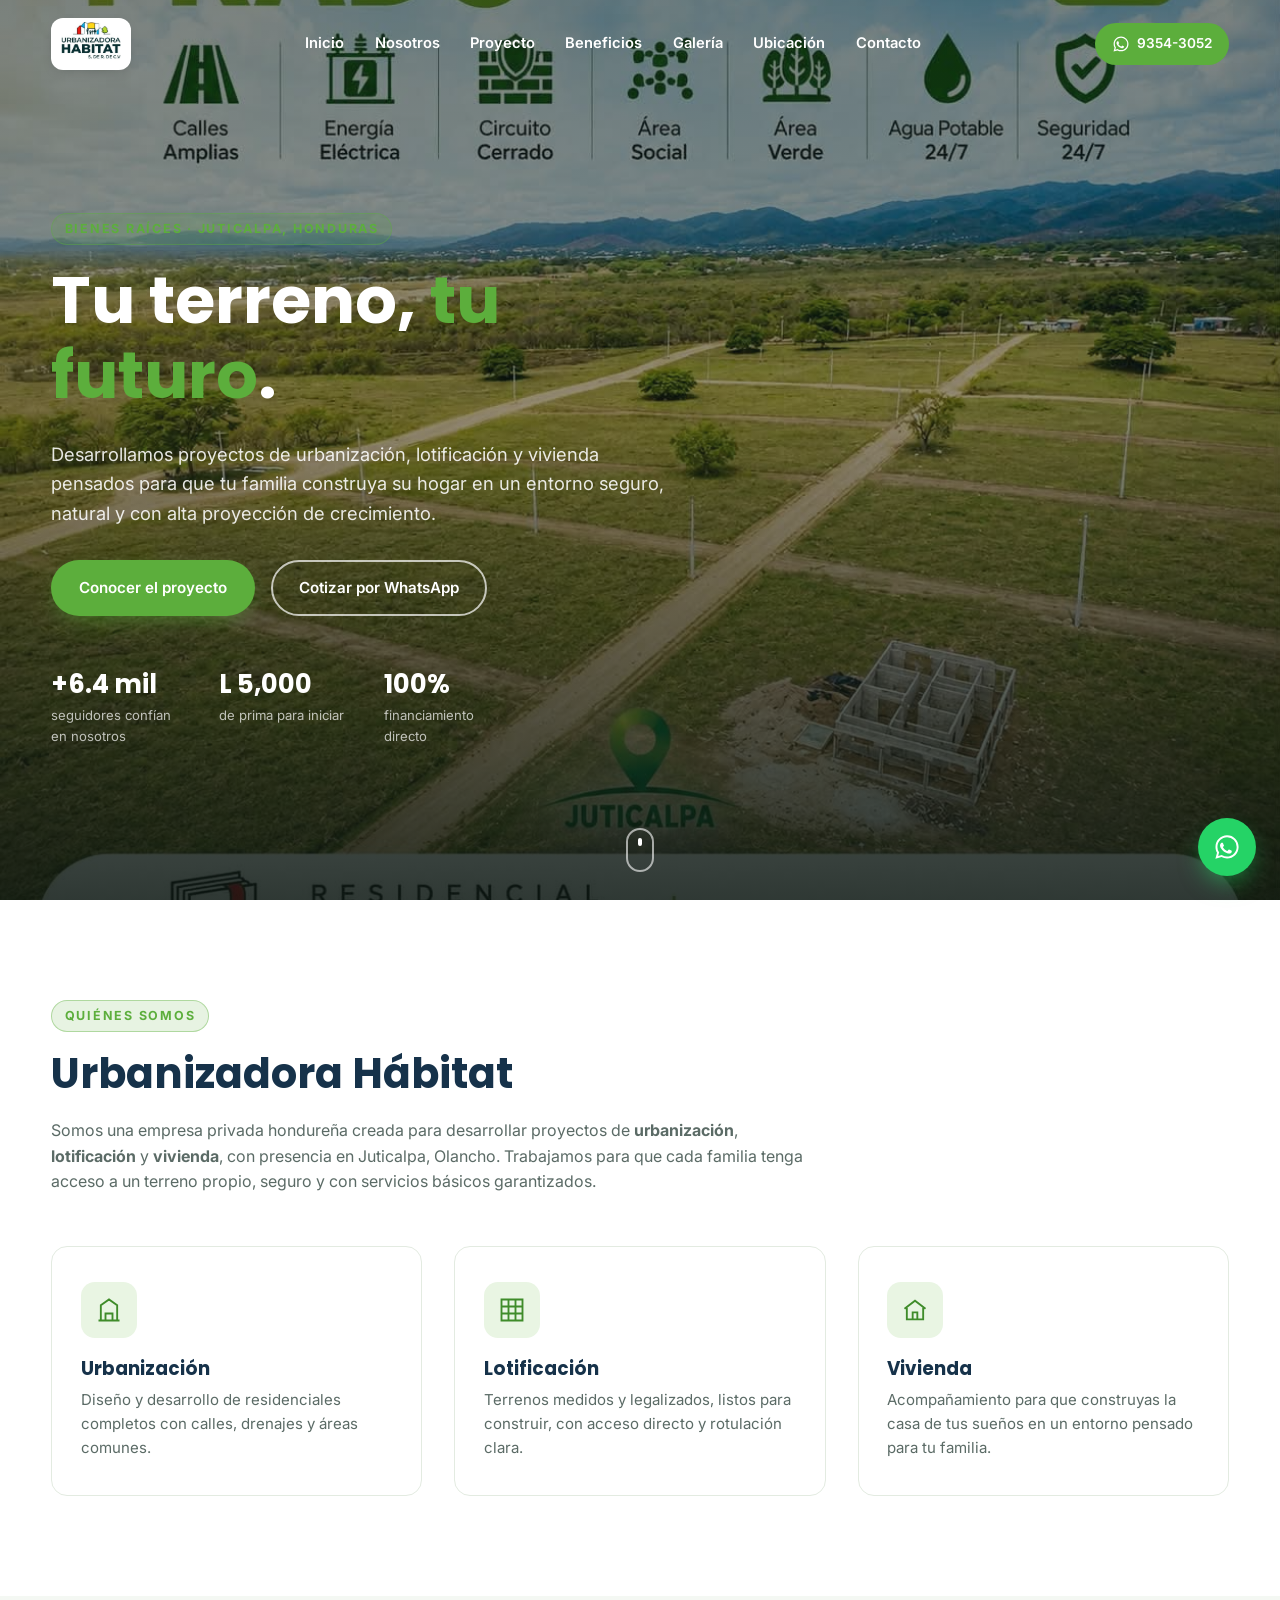
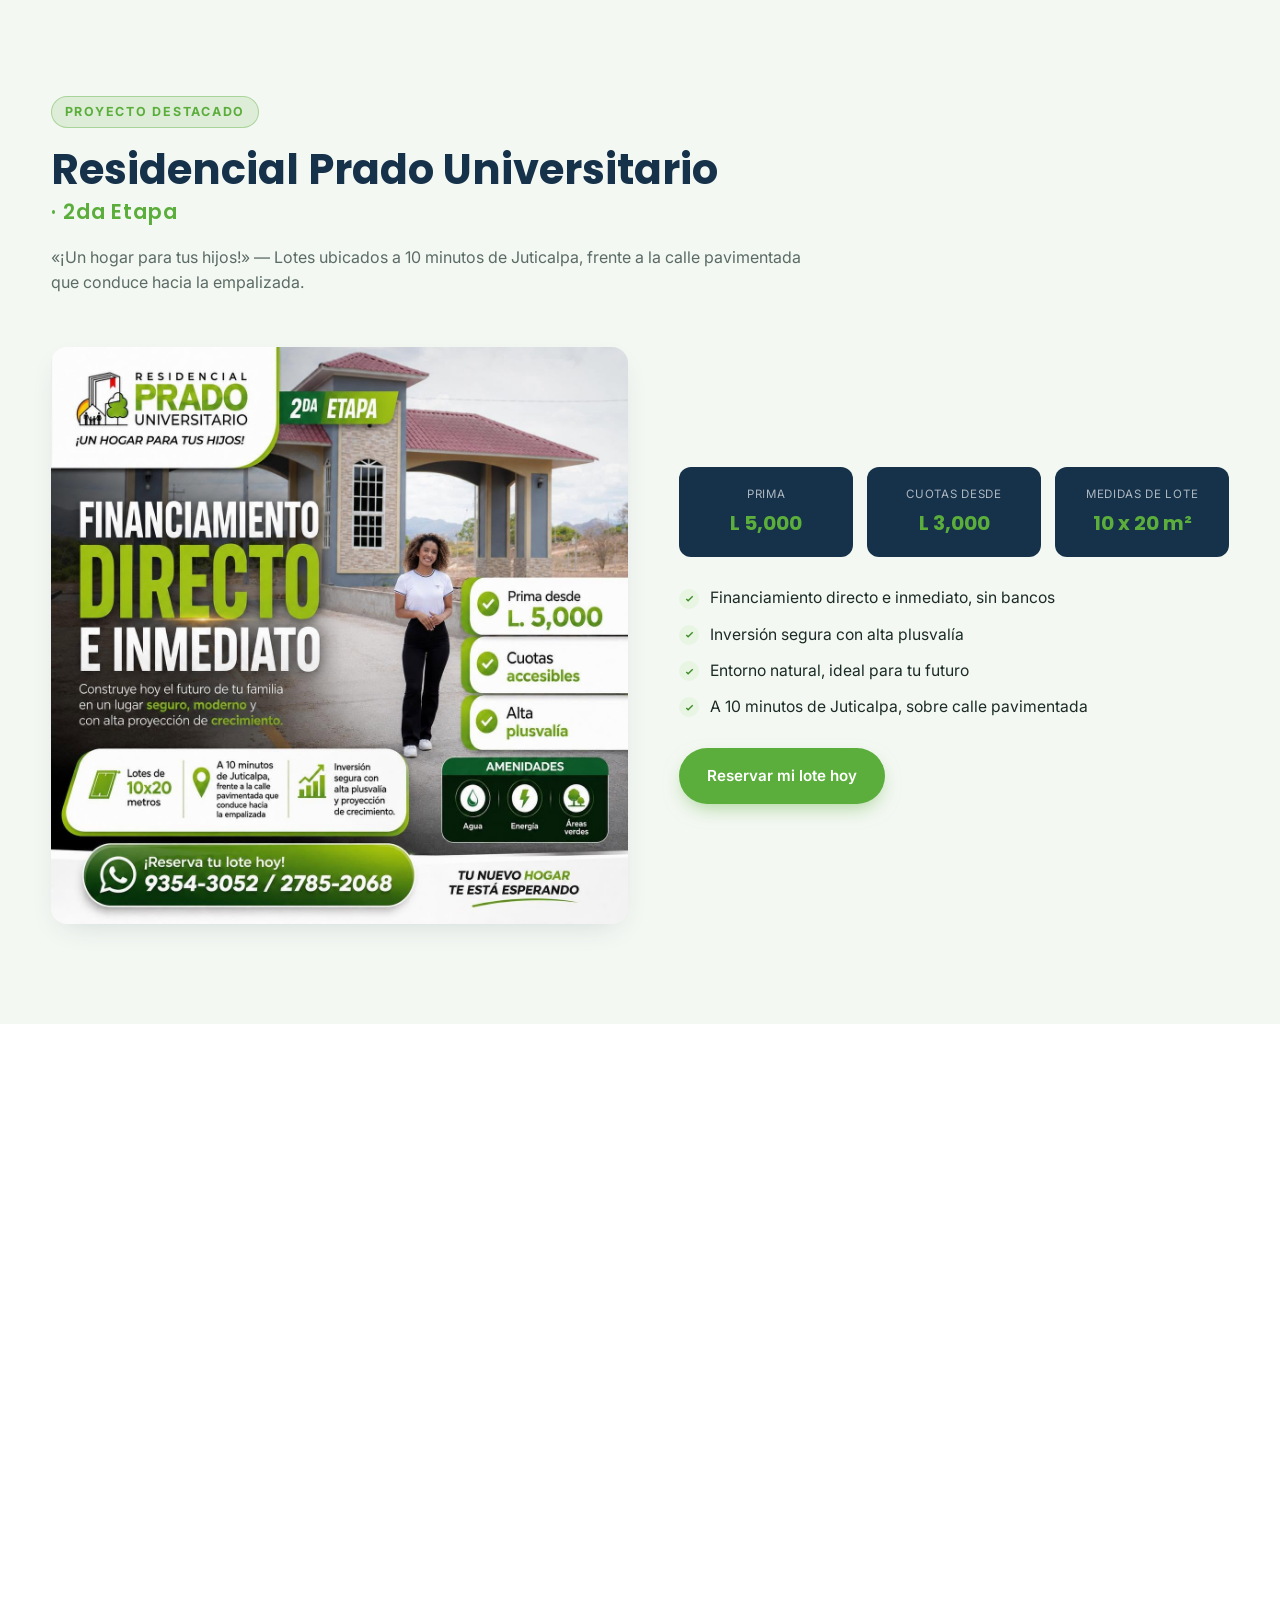
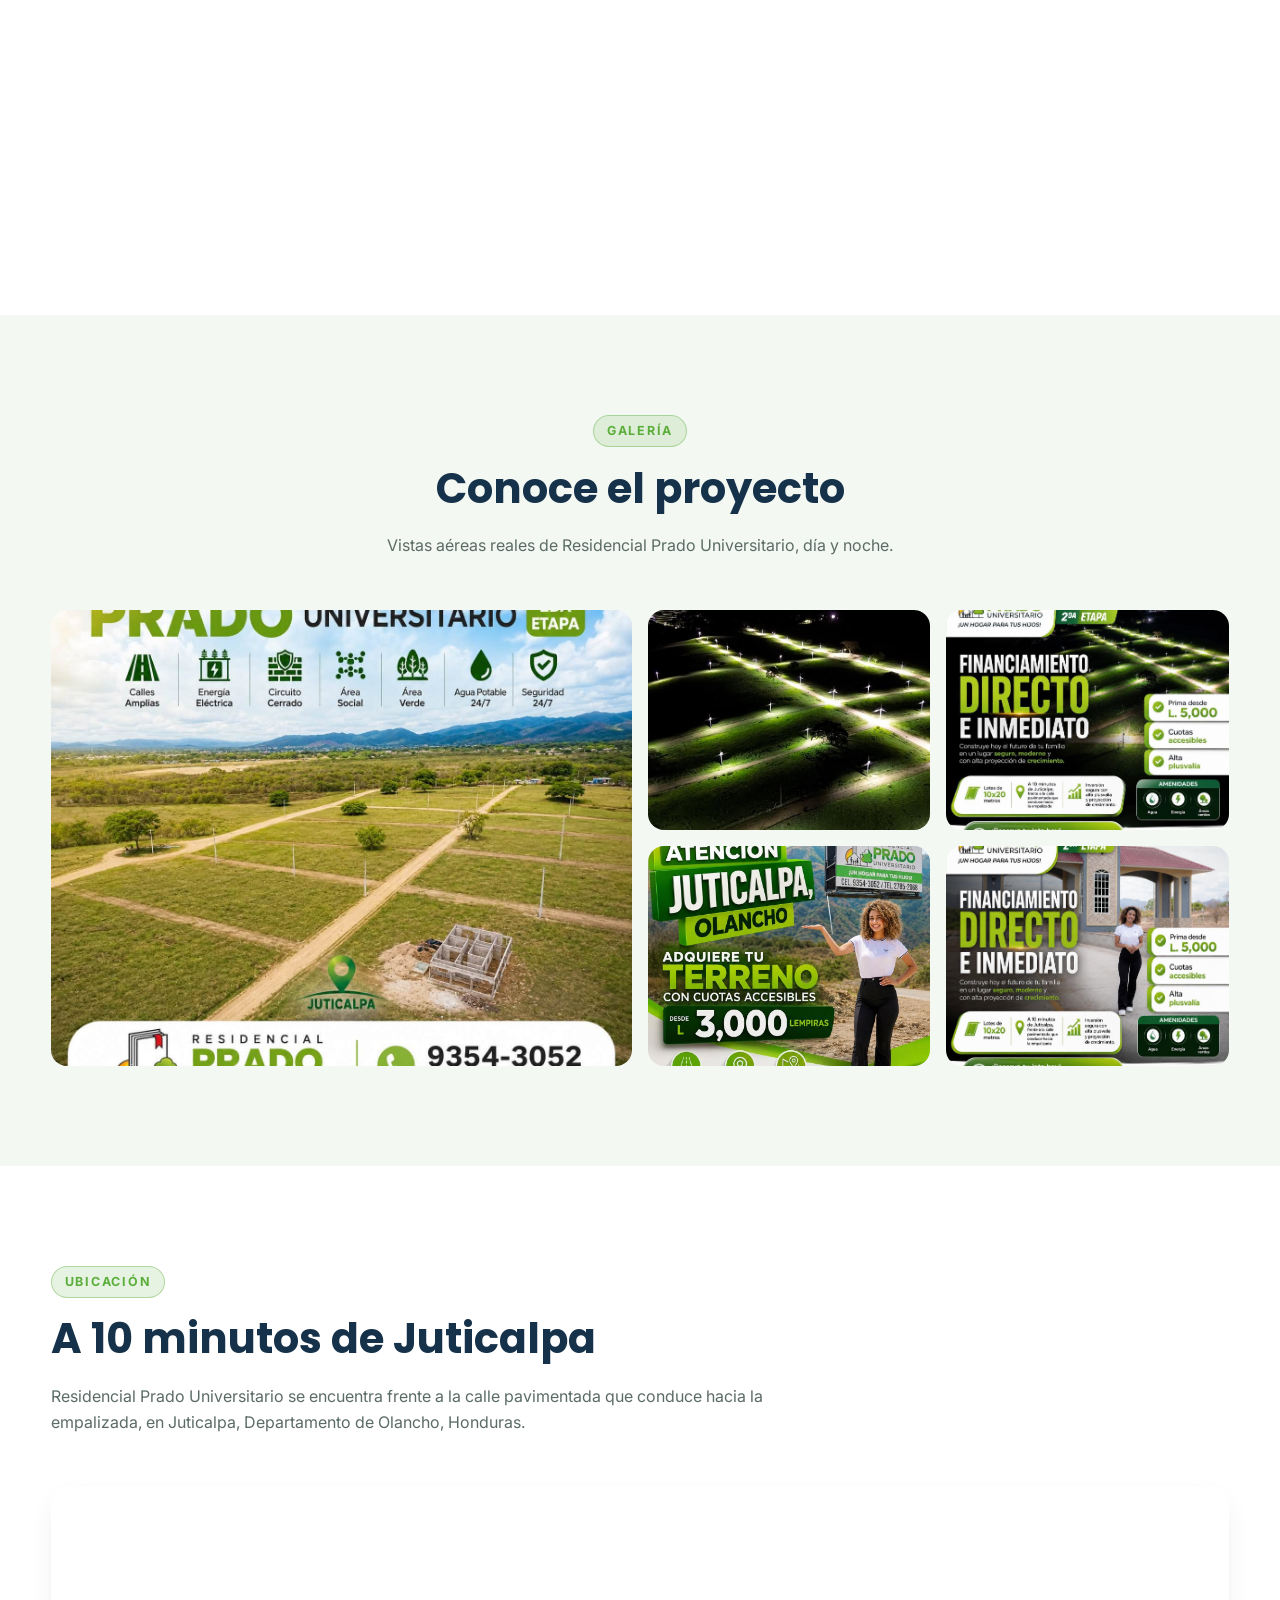
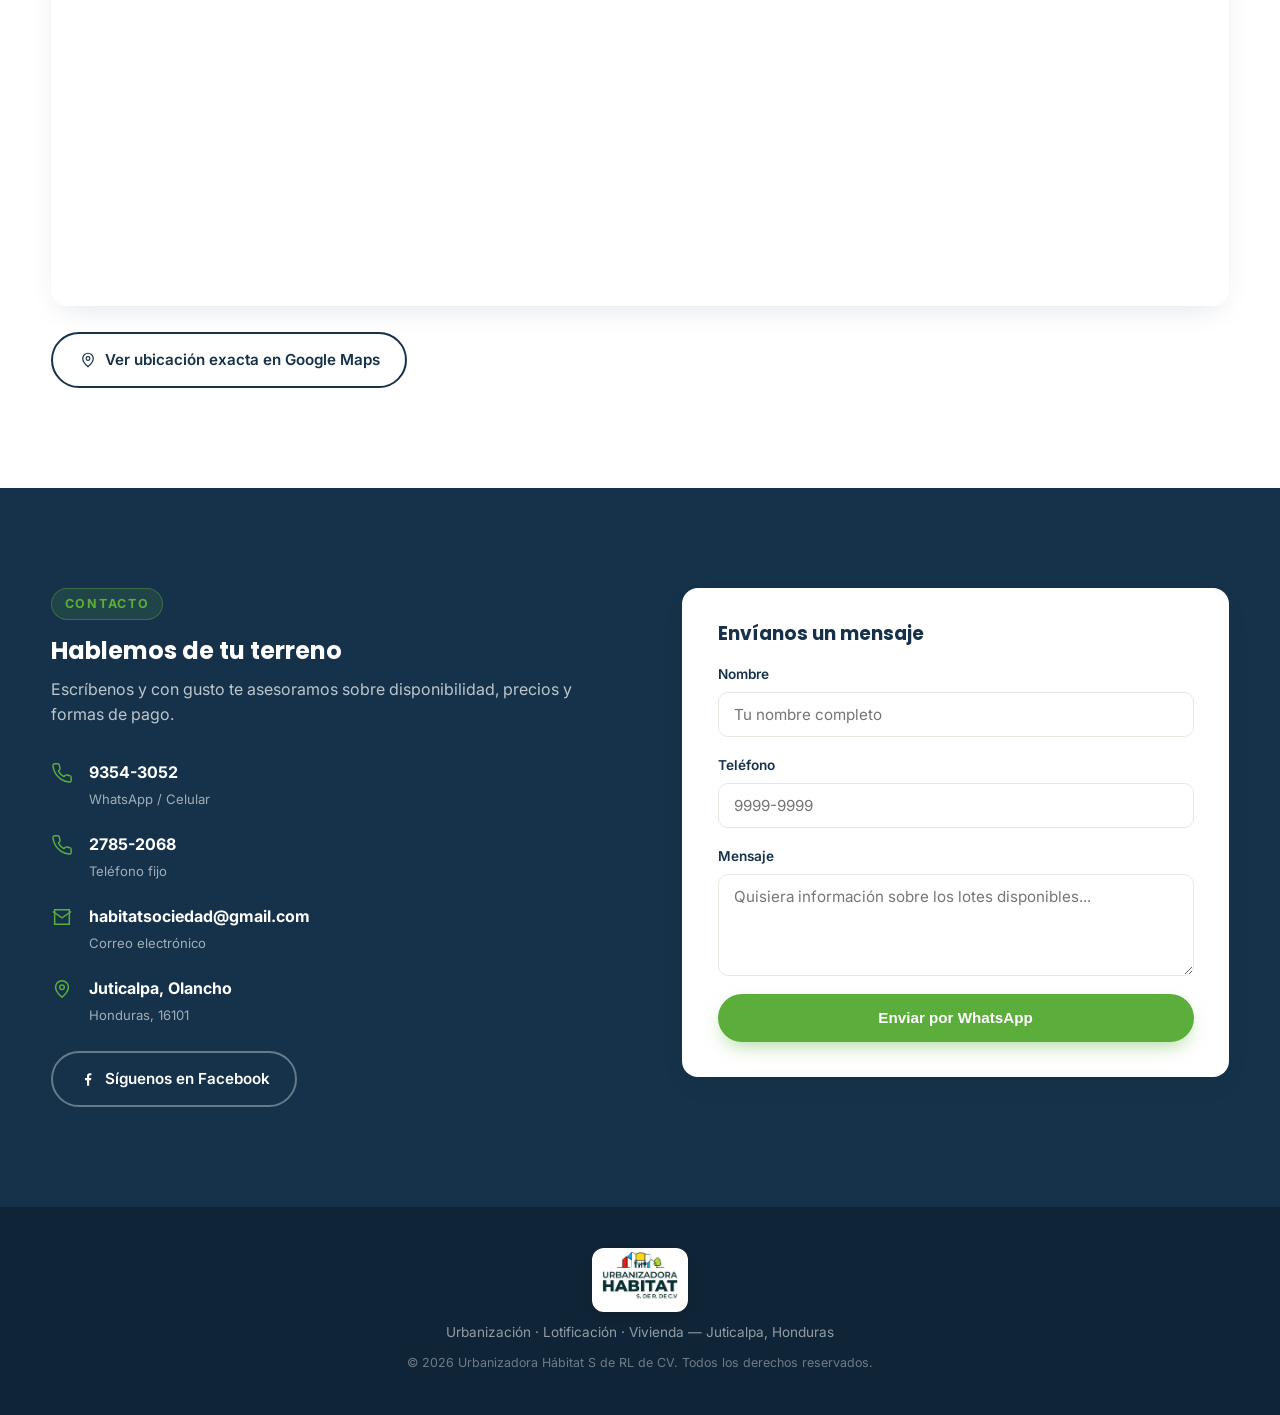
==== index.html @ 1fbb2ffb "Add Urbanizadora Hábitat landing page One-page site for the Residencial Prado Universitario real est" ====
<!DOCTYPE html>
<html lang="es">
<head>
<meta charset="UTF-8">
<meta name="viewport" content="width=device-width, initial-scale=1.0">
<title>Urbanizadora Hábitat | Lotes y Terrenos en Juticalpa, Honduras</title>
<meta name="description" content="Urbanizadora Hábitat S de RL de CV — desarrollamos proyectos de urbanización, lotificación y vivienda en Juticalpa, Honduras. Conoce Residencial Prado Universitario, lotes desde L5,000 de prima con financiamiento directo.">
<link rel="icon" href="data:image/svg+xml,<svg xmlns=%22http://www.w3.org/2000/svg%22 viewBox=%220 0 100 100%22><rect width=%22100%22 height=%22100%22 rx=%2220%22 fill=%22%2316324a%22/><path d=%22M50 20 L80 45 V80 H20 V45 Z%22 fill=%22%235cae3c%22/></svg>">
<link rel="preconnect" href="https://fonts.googleapis.com">
<link rel="preconnect" href="https://fonts.gstatic.com" crossorigin>
<link href="https://fonts.googleapis.com/css2?family=Poppins:wght@400;500;600;700;800&family=Inter:wght@400;500;600;700&display=swap" rel="stylesheet">
<link rel="stylesheet" href="assets/css/style.css">
</head>
<body>

<div id="lightbox" class="lightbox">
  <button class="lightbox-close" aria-label="Cerrar">&times;</button>
  <button class="lightbox-nav lightbox-prev" aria-label="Anterior">&#10094;</button>
  <img src="" alt="" class="lightbox-img">
  <button class="lightbox-nav lightbox-next" aria-label="Siguiente">&#10095;</button>
</div>

<header class="site-header" id="siteHeader">
  <div class="container header-inner">
    <a href="#inicio" class="logo">
      <span class="logo-badge">
        <img src="assets/img/logo.jpg" alt="Urbanizadora Hábitat S. de R. de C.V.">
      </span>
    </a>

    <nav class="main-nav" id="mainNav">
      <a href="#inicio">Inicio</a>
      <a href="#nosotros">Nosotros</a>
      <a href="#proyecto">Proyecto</a>
      <a href="#beneficios">Beneficios</a>
      <a href="#galeria">Galería</a>
      <a href="#ubicacion">Ubicación</a>
      <a href="#contacto">Contacto</a>
    </nav>

    <div class="header-actions">
      <a href="https://wa.me/50493543052?text=Hola%2C%20quisiera%20informaci%C3%B3n%20sobre%20los%20lotes%20de%20Prado%20Universitario" target="_blank" rel="noopener" class="btn btn-primary btn-sm header-cta">
        <svg width="18" height="18" viewBox="0 0 24 24" fill="currentColor"><path d="M12.04 2C6.58 2 2.13 6.45 2.13 11.91c0 1.75.46 3.46 1.32 4.96L2.05 22l5.25-1.38c1.45.79 3.08 1.21 4.74 1.21h.01c5.46 0 9.91-4.45 9.91-9.91 0-2.65-1.03-5.14-2.9-7.01A9.82 9.82 0 0012.04 2m0 1.67a8.2 8.2 0 018.24 8.24c0 4.55-3.7 8.24-8.25 8.24a8.2 8.2 0 01-4.19-1.15l-.3-.18-3.12.82.83-3.04-.2-.31a8.18 8.18 0 01-1.26-4.38c0-4.55 3.7-8.24 8.25-8.24m-4.53 4.7c-.16 0-.43.06-.65.31s-.86.84-.86 2.05.88 2.38 1 2.55 1.72 2.75 4.26 3.75c2.11.83 2.54.67 3 .62.46-.05 1.48-.6 1.69-1.19s.21-1.09.15-1.19-.23-.16-.48-.28-1.48-.73-1.71-.81-.4-.12-.56.12-.65.81-.79.98-.29.19-.54.06a6.8 6.8 0 01-2-1.24 7.5 7.5 0 01-1.39-1.73c-.15-.25-.02-.39.11-.51.11-.11.25-.29.37-.44s.16-.25.25-.42.04-.31-.02-.44-.56-1.35-.77-1.85-.4-.42-.56-.43z"/></svg>
        <span>9354-3052</span>
      </a>
    </div>

    <button class="nav-toggle" id="navToggle" aria-label="Abrir menú" aria-expanded="false">
      <span></span><span></span><span></span>
    </button>
  </div>
</header>

<main>

  <!-- HERO -->
  <section class="hero" id="inicio">
    <div class="hero-media">
      <video autoplay muted loop playsinline preload="auto" poster="assets/img/camino-dia.jpg" aria-hidden="true">
        <source src="assets/video/hero.mp4" type="video/mp4">
      </video>
      <img src="assets/img/camino-dia.jpg" alt="Camino de acceso a Residencial Prado Universitario, Juticalpa" loading="eager" class="hero-fallback-img">
      <div class="hero-overlay"></div>
    </div>
    <div class="container hero-content">
      <span class="eyebrow reveal">Bienes Raíces · Juticalpa, Honduras</span>
      <h1 class="reveal">Tu terreno, <span>tu futuro</span>.</h1>
      <p class="hero-lead reveal">Desarrollamos proyectos de urbanización, lotificación y vivienda pensados
        para que tu familia construya su hogar en un entorno seguro, natural y con alta proyección de crecimiento.</p>
      <div class="hero-actions reveal">
        <a href="#proyecto" class="btn btn-primary">Conocer el proyecto</a>
        <a href="https://wa.me/50493543052?text=Hola%2C%20quisiera%20informaci%C3%B3n%20sobre%20los%20lotes"
           target="_blank" rel="noopener" class="btn btn-outline">Cotizar por WhatsApp</a>
      </div>
      <div class="hero-stats reveal">
        <div class="stat"><strong>+6.4 mil</strong><span>seguidores confían en nosotros</span></div>
        <div class="stat"><strong>L 5,000</strong><span>de prima para iniciar</span></div>
        <div class="stat"><strong>100%</strong><span>financiamiento directo</span></div>
      </div>
    </div>
    <a href="#nosotros" class="scroll-cue" aria-label="Desplazarse hacia abajo"><span></span></a>
  </section>

  <!-- NOSOTROS -->
  <section class="section" id="nosotros">
    <div class="container">
      <div class="section-head reveal">
        <span class="eyebrow">Quiénes somos</span>
        <h2>Urbanizadora Hábitat</h2>
        <p>Somos una empresa privada hondureña creada para desarrollar proyectos de
          <strong>urbanización</strong>, <strong>lotificación</strong> y <strong>vivienda</strong>, con presencia en
          Juticalpa, Olancho. Trabajamos para que cada familia tenga acceso a un terreno propio, seguro y con
          servicios básicos garantizados.</p>
      </div>

      <div class="pillars">
        <div class="pillar reveal">
          <div class="pillar-icon">
            <svg viewBox="0 0 24 24" fill="none" stroke="currentColor" stroke-width="1.6"><path d="M3 21h18M5 21V8l7-5 7 5v13M9 21v-6h6v6M9 12h.01M15 12h.01M9 15h.01M15 15h.01"/></svg>
          </div>
          <h3>Urbanización</h3>
          <p>Diseño y desarrollo de residenciales completos con calles, drenajes y áreas comunes.</p>
        </div>
        <div class="pillar reveal">
          <div class="pillar-icon">
            <svg viewBox="0 0 24 24" fill="none" stroke="currentColor" stroke-width="1.6"><path d="M3 3h18v18H3zM3 9h18M3 15h18M9 3v18M15 3v18"/></svg>
          </div>
          <h3>Lotificación</h3>
          <p>Terrenos medidos y legalizados, listos para construir, con acceso directo y rotulación clara.</p>
        </div>
        <div class="pillar reveal">
          <div class="pillar-icon">
            <svg viewBox="0 0 24 24" fill="none" stroke="currentColor" stroke-width="1.6"><path d="M3 11l9-7 9 7"/><path d="M5 10v10h14V10"/><path d="M10 20v-6h4v6"/></svg>
          </div>
          <h3>Vivienda</h3>
          <p>Acompañamiento para que construyas la casa de tus sueños en un entorno pensado para tu familia.</p>
        </div>
      </div>
    </div>
  </section>

  <!-- PROYECTO -->
  <section class="section section-alt" id="proyecto">
    <div class="container">
      <div class="section-head reveal">
        <span class="eyebrow">Proyecto Destacado</span>
        <h2>Residencial Prado Universitario <small>· 2da Etapa</small></h2>
        <p>«¡Un hogar para tus hijos!» — Lotes ubicados a 10 minutos de Juticalpa, frente a la calle pavimentada
          que conduce hacia la empalizada.</p>
      </div>

      <div class="project-grid">
        <div class="project-media reveal">
          <img src="assets/img/flyer-precios.jpg" alt="Plano aéreo de los lotes de Residencial Prado Universitario, Segunda Etapa">
        </div>

        <div class="project-info reveal">
          <div class="price-cards">
            <div class="price-card">
              <span class="price-label">Prima</span>
              <span class="price-value">L 5,000</span>
            </div>
            <div class="price-card">
              <span class="price-label">Cuotas desde</span>
              <span class="price-value">L 3,000</span>
            </div>
            <div class="price-card">
              <span class="price-label">Medidas de lote</span>
              <span class="price-value">10 x 20 m²</span>
            </div>
          </div>

          <ul class="check-list">
            <li>Financiamiento directo e inmediato, sin bancos</li>
            <li>Inversión segura con alta plusvalía</li>
            <li>Entorno natural, ideal para tu futuro</li>
            <li>A 10 minutos de Juticalpa, sobre calle pavimentada</li>
          </ul>

          <a href="https://wa.me/50493543052?text=Hola%2C%20quiero%20reservar%20un%20lote%20en%20Prado%20Universitario"
             target="_blank" rel="noopener" class="btn btn-primary">Reservar mi lote hoy</a>
        </div>
      </div>
    </div>
  </section>

  <!-- BENEFICIOS -->
  <section class="section" id="beneficios">
    <div class="container">
      <div class="section-head reveal center">
        <span class="eyebrow">Beneficios</span>
        <h2>Todo lo que tu terreno necesita</h2>
        <p>Cada lote de Prado Universitario incluye servicios y comodidades pensadas para tu tranquilidad.</p>
      </div>

      <div class="benefits-grid">
        <div class="benefit reveal">
          <img class="benefit-bg" src="assets/img/beneficios/calles-amplias.jpg" alt="" loading="lazy">
          <div class="benefit-icon"><svg viewBox="0 0 24 24" fill="none" stroke="currentColor" stroke-width="1.6"><path d="M3 18h18M3 18l4-8h10l4 8M7 10l2-5h6l2 5"/></svg></div>
          <span>Calles Amplias</span>
        </div>
        <div class="benefit reveal">
          <img class="benefit-bg" src="assets/img/beneficios/energia-electrica.jpg" alt="" loading="lazy">
          <div class="benefit-icon"><svg viewBox="0 0 24 24" fill="none" stroke="currentColor" stroke-width="1.6"><path d="M13 2 3 14h7l-1 8 10-12h-7z"/></svg></div>
          <span>Energía Eléctrica</span>
        </div>
        <div class="benefit reveal">
          <img class="benefit-bg" src="assets/img/beneficios/circuito-cerrado.jpg" alt="" loading="lazy">
          <div class="benefit-icon"><svg viewBox="0 0 24 24" fill="none" stroke="currentColor" stroke-width="1.6"><circle cx="12" cy="12" r="9"/><path d="M3 12h18M12 3a14 14 0 010 18 14 14 0 010-18z"/></svg></div>
          <span>Circuito Cerrado</span>
        </div>
        <div class="benefit reveal">
          <img class="benefit-bg" src="assets/img/beneficios/area-social.jpg" alt="" loading="lazy">
          <div class="benefit-icon"><svg viewBox="0 0 24 24" fill="none" stroke="currentColor" stroke-width="1.6"><circle cx="7" cy="8" r="3"/><circle cx="17" cy="8" r="3"/><path d="M2 21c0-3.3 2.7-6 6-6M22 21c0-3.3-2.7-6-6-6"/><path d="M9 15h6"/></svg></div>
          <span>Área Social</span>
        </div>
        <div class="benefit reveal">
          <img class="benefit-bg" src="assets/img/beneficios/area-verde.jpg" alt="" loading="lazy">
          <div class="benefit-icon"><svg viewBox="0 0 24 24" fill="none" stroke="currentColor" stroke-width="1.6"><path d="M12 2C8 6 6 9 6 12a6 6 0 0012 0c0-3-2-6-6-10z"/><path d="M12 22v-6"/></svg></div>
          <span>Área Verde</span>
        </div>
        <div class="benefit reveal">
          <img class="benefit-bg" src="assets/img/beneficios/agua-potable.jpg" alt="" loading="lazy">
          <div class="benefit-icon"><svg viewBox="0 0 24 24" fill="none" stroke="currentColor" stroke-width="1.6"><path d="M12 2C8 6 6 10 6 13a6 6 0 0012 0c0-3-2-7-6-11z"/></svg></div>
          <span>Agua Potable 24/7</span>
        </div>
        <div class="benefit reveal">
          <img class="benefit-bg" src="assets/img/beneficios/seguridad.jpg" alt="" loading="lazy">
          <div class="benefit-icon"><svg viewBox="0 0 24 24" fill="none" stroke="currentColor" stroke-width="1.6"><path d="M12 2l8 4v6c0 5-3.5 8.5-8 10-4.5-1.5-8-5-8-10V6z"/><path d="M9 12l2 2 4-4"/></svg></div>
          <span>Seguridad 24/7</span>
        </div>
        <div class="benefit reveal">
          <img class="benefit-bg" src="assets/img/beneficios/portico-acceso.jpg" alt="" loading="lazy">
          <div class="benefit-icon"><svg viewBox="0 0 24 24" fill="none" stroke="currentColor" stroke-width="1.6"><path d="M4 21V9l8-5 8 5v12"/><path d="M9 21v-6h6v6"/><path d="M4 9h16"/></svg></div>
          <span>Pórtico de Acceso</span>
        </div>
      </div>

      <div class="why-invest">
        <div class="why-card reveal">
          <h4>Inversión Segura</h4>
          <p>Terrenos legalizados y con proceso claro de compra.</p>
        </div>
        <div class="why-card reveal">
          <h4>Valor que Crece</h4>
          <p>Alta plusvalía por la proyección de desarrollo de la zona.</p>
        </div>
        <div class="why-card reveal">
          <h4>Entorno Natural</h4>
          <p>Rodeado de áreas verdes y montañas, lejos del ruido urbano.</p>
        </div>
        <div class="why-card reveal">
          <h4>Ideal para tu Futuro</h4>
          <p>El lugar perfecto para construir el hogar de tu familia.</p>
        </div>
      </div>
    </div>
  </section>

  <!-- GALERIA -->
  <section class="section section-alt" id="galeria">
    <div class="container">
      <div class="section-head reveal center">
        <span class="eyebrow">Galería</span>
        <h2>Conoce el proyecto</h2>
        <p>Vistas aéreas reales de Residencial Prado Universitario, día y noche.</p>
      </div>

      <div class="gallery-grid">
        <button class="gallery-item span-2 reveal" data-img="assets/img/camino-dia.jpg" data-caption="Calle de acceso al residencial, con vista a las montañas de Juticalpa">
          <img src="assets/img/camino-dia.jpg" alt="Calle de acceso al residencial de día" loading="lazy">
        </button>
        <button class="gallery-item reveal" data-img="assets/img/aereo-noche-1.jpg" data-caption="Vista aérea nocturna del alumbrado del residencial">
          <img src="assets/img/aereo-noche-1.jpg" alt="Vista aérea nocturna de las calles iluminadas" loading="lazy">
        </button>
        <button class="gallery-item reveal" data-img="assets/img/aereo-noche-2.jpg" data-caption="Vista aérea nocturna con la ciudad de Juticalpa al fondo">
          <img src="assets/img/aereo-noche-2.jpg" alt="Vista aérea nocturna con la ciudad al fondo" loading="lazy">
        </button>
        <button class="gallery-item reveal" data-img="assets/img/flyer-beneficios.jpg" data-caption="Beneficios de Residencial Prado Universitario, 2da Etapa">
          <img src="assets/img/flyer-beneficios.jpg" alt="Beneficios del residencial" loading="lazy">
        </button>
        <button class="gallery-item reveal" data-img="assets/img/flyer-precios.jpg" data-caption="Precios y medidas de los lotes de Prado Universitario">
          <img src="assets/img/flyer-precios.jpg" alt="Precios y medidas de los lotes" loading="lazy">
        </button>
      </div>
    </div>
  </section>

  <!-- UBICACION -->
  <section class="section" id="ubicacion">
    <div class="container">
      <div class="section-head reveal">
        <span class="eyebrow">Ubicación</span>
        <h2>A 10 minutos de Juticalpa</h2>
        <p>Residencial Prado Universitario se encuentra frente a la calle pavimentada que conduce hacia la
          empalizada, en Juticalpa, Departamento de Olancho, Honduras.</p>
      </div>
      <div class="map-wrap reveal">
        <iframe
          title="Mapa de ubicación de Residencial Prado Universitario"
          src="https://www.google.com/maps?q=14.6865045,-86.1730367&z=17&output=embed"
          loading="lazy"
          referrerpolicy="no-referrer-when-downgrade">
        </iframe>
      </div>
      <a href="https://www.google.com/maps/@14.6865045,-86.1730367,669m/data=!3m1!1e3" target="_blank" rel="noopener" class="btn btn-outline-dark map-link reveal">
        <svg width="18" height="18" viewBox="0 0 24 24" fill="none" stroke="currentColor" stroke-width="1.6"><path d="M12 21s-7-6.1-7-11a7 7 0 0114 0c0 4.9-7 11-7 11z"/><circle cx="12" cy="10" r="2.5"/></svg>
        Ver ubicación exacta en Google Maps
      </a>
    </div>
  </section>

  <!-- CONTACTO -->
  <section class="section section-dark" id="contacto">
    <div class="container contact-grid">
      <div class="contact-info reveal">
        <span class="eyebrow">Contacto</span>
        <h2>Hablemos de tu terreno</h2>
        <p>Escríbenos y con gusto te asesoramos sobre disponibilidad, precios y formas de pago.</p>

        <ul class="contact-list">
          <li>
            <svg viewBox="0 0 24 24" fill="none" stroke="currentColor" stroke-width="1.6"><path d="M22 16.92v3a2 2 0 01-2.18 2 19.79 19.79 0 01-8.63-3.07 19.5 19.5 0 01-6-6 19.79 19.79 0 01-3.07-8.67A2 2 0 014.11 2h3a2 2 0 012 1.72c.12.9.34 1.78.66 2.61a2 2 0 01-.45 2.11L8.09 9.91a16 16 0 006 6l1.47-1.27a2 2 0 012.11-.45c.83.32 1.71.54 2.61.66A2 2 0 0122 16.92z"/></svg>
            <div><strong>9354-3052</strong><span>WhatsApp / Celular</span></div>
          </li>
          <li>
            <svg viewBox="0 0 24 24" fill="none" stroke="currentColor" stroke-width="1.6"><path d="M22 16.92v3a2 2 0 01-2.18 2 19.79 19.79 0 01-8.63-3.07 19.5 19.5 0 01-6-6 19.79 19.79 0 01-3.07-8.67A2 2 0 014.11 2h3a2 2 0 012 1.72c.12.9.34 1.78.66 2.61a2 2 0 01-.45 2.11L8.09 9.91a16 16 0 006 6l1.47-1.27a2 2 0 012.11-.45c.83.32 1.71.54 2.61.66A2 2 0 0122 16.92z"/></svg>
            <div><strong>2785-2068</strong><span>Teléfono fijo</span></div>
          </li>
          <li>
            <svg viewBox="0 0 24 24" fill="none" stroke="currentColor" stroke-width="1.6"><path d="M4 4h16v16H4z"/><path d="M22 6l-10 7L2 6"/></svg>
            <div><strong>habitatsociedad@gmail.com</strong><span>Correo electrónico</span></div>
          </li>
          <li>
            <svg viewBox="0 0 24 24" fill="none" stroke="currentColor" stroke-width="1.6"><path d="M12 21s-7-6.1-7-11a7 7 0 0114 0c0 4.9-7 11-7 11z"/><circle cx="12" cy="10" r="2.5"/></svg>
            <div><strong>Juticalpa, Olancho</strong><span>Honduras, 16101</span></div>
          </li>
        </ul>

        <a href="https://www.facebook.com/UrbanizadoraHabitat" target="_blank" rel="noopener" class="btn btn-outline-light">
          <svg width="18" height="18" viewBox="0 0 24 24" fill="currentColor"><path d="M13.5 21v-7.5H16l.4-3H13.5V8.4c0-.87.24-1.46 1.5-1.46H16.5V4.34C16.24 4.3 15.36 4.2 14.32 4.2c-2.16 0-3.64 1.32-3.64 3.75V10.5H8v3h2.68V21z"/></svg>
          Síguenos en Facebook
        </a>
      </div>

      <form class="contact-form reveal" id="contactForm">
        <h3>Envíanos un mensaje</h3>
        <div class="form-row">
          <label>Nombre
            <input type="text" name="nombre" required placeholder="Tu nombre completo">
          </label>
        </div>
        <div class="form-row">
          <label>Teléfono
            <input type="tel" name="telefono" required placeholder="9999-9999">
          </label>
        </div>
        <div class="form-row">
          <label>Mensaje
            <textarea name="mensaje" rows="4" placeholder="Quisiera información sobre los lotes disponibles..."></textarea>
          </label>
        </div>
        <button type="submit" class="btn btn-primary btn-block">Enviar por WhatsApp</button>
      </form>
    </div>
  </section>

</main>

<footer class="site-footer">
  <div class="container footer-inner">
    <a href="#inicio" class="logo">
      <span class="logo-badge">
        <img src="assets/img/logo.jpg" alt="Urbanizadora Hábitat S. de R. de C.V.">
      </span>
    </a>
    <p class="footer-tag">Urbanización · Lotificación · Vivienda — Juticalpa, Honduras</p>
    <p class="footer-copy">&copy; <span id="year"></span> Urbanizadora Hábitat S de RL de CV. Todos los derechos reservados.</p>
  </div>
</footer>

<a href="https://wa.me/50493543052?text=Hola%2C%20quisiera%20informaci%C3%B3n%20sobre%20los%20lotes"
   target="_blank" rel="noopener" class="whatsapp-float" aria-label="Escríbenos por WhatsApp">
  <svg width="28" height="28" viewBox="0 0 24 24" fill="currentColor"><path d="M12.04 2C6.58 2 2.13 6.45 2.13 11.91c0 1.75.46 3.46 1.32 4.96L2.05 22l5.25-1.38c1.45.79 3.08 1.21 4.74 1.21h.01c5.46 0 9.91-4.45 9.91-9.91 0-2.65-1.03-5.14-2.9-7.01A9.82 9.82 0 0012.04 2m0 1.67a8.2 8.2 0 018.24 8.24c0 4.55-3.7 8.24-8.25 8.24a8.2 8.2 0 01-4.19-1.15l-.3-.18-3.12.82.83-3.04-.2-.31a8.18 8.18 0 01-1.26-4.38c0-4.55 3.7-8.24 8.25-8.24m-4.53 4.7c-.16 0-.43.06-.65.31s-.86.84-.86 2.05.88 2.38 1 2.55 1.72 2.75 4.26 3.75c2.11.83 2.54.67 3 .62.46-.05 1.48-.6 1.69-1.19s.21-1.09.15-1.19-.23-.16-.48-.28-1.48-.73-1.71-.81-.4-.12-.56.12-.65.81-.79.98-.29.19-.54.06a6.8 6.8 0 01-2-1.24 7.5 7.5 0 01-1.39-1.73c-.15-.25-.02-.39.11-.51.11-.11.25-.29.37-.44s.16-.25.25-.42.04-.31-.02-.44-.56-1.35-.77-1.85-.4-.42-.56-.43z"/></svg>
</a>

<script src="assets/js/script.js"></script>
</body>
</html>
---- assets/css/style.css ----
/* ===== Tokens ===== */
:root{
  --green: #5cae3c;
  --green-dark: #3f8c2a;
  --green-light: #e9f5e3;
  --navy: #16324a;
  --navy-light: #1f4661;
  --ink: #1c2b26;
  --muted: #5b6b66;
  --bg: #ffffff;
  --bg-alt: #f4f8f3;
  --border: #e3ebe1;
  --radius: 16px;
  --shadow: 0 10px 30px -12px rgba(22,50,74,.18);
  --ff-head: 'Poppins', sans-serif;
  --ff-body: 'Inter', sans-serif;
}

*,*::before,*::after{ box-sizing:border-box; }
html{ scroll-behavior:smooth; }
body{
  margin:0;
  font-family:var(--ff-body);
  color:var(--ink);
  background:var(--bg);
  line-height:1.6;
  -webkit-font-smoothing:antialiased;
  overflow-x:hidden;
}
img{ max-width:100%; display:block; }
a{ color:inherit; text-decoration:none; }
ul{ margin:0; padding:0; list-style:none; }
h1,h2,h3,h4{ font-family:var(--ff-head); margin:0 0 .5em; color:var(--navy); font-weight:700; line-height:1.15; }
p{ margin:0 0 1em; color:var(--muted); }
.container{ width:min(1180px, 92%); margin-inline:auto; }

/* ===== Reveal animation ===== */
.reveal{ opacity:0; transform:translateY(24px); transition:opacity .7s ease, transform .7s ease; }
.reveal.in-view{ opacity:1; transform:translateY(0); }

/* ===== Buttons ===== */
.btn{
  display:inline-flex; align-items:center; justify-content:center; gap:.5em;
  padding:.9em 1.7em; border-radius:999px; font-weight:600; font-size:.95rem;
  border:2px solid transparent; cursor:pointer; transition:transform .2s ease, box-shadow .2s ease, background .2s ease, color .2s ease;
  white-space:nowrap;
}
.btn-primary{ background:var(--green); color:#fff; box-shadow:0 8px 20px -6px rgba(92,174,60,.55); }
.btn-primary:hover{ background:var(--green-dark); transform:translateY(-2px); }
.btn-outline{ border-color:rgba(255,255,255,.7); color:#fff; }
.btn-outline:hover{ background:rgba(255,255,255,.12); transform:translateY(-2px); }
.btn-outline-light{ border-color:rgba(255,255,255,.35); color:#fff; margin-top:1.5rem; }
.btn-outline-light:hover{ background:rgba(255,255,255,.1); }
.btn-block{ width:100%; }
.btn-sm{ padding:.6em 1.1em; font-size:.85rem; }

/* ===== Header ===== */
.site-header{
  position:fixed; inset-block-start:0; inset-inline:0; z-index:100;
  background:rgba(255,255,255,0); transition:background .3s ease, box-shadow .3s ease, padding .3s ease;
  padding-block:18px;
}
.site-header.scrolled{
  background:rgba(255,255,255,.94); backdrop-filter:blur(10px);
  box-shadow:0 6px 24px -12px rgba(22,50,74,.25); padding-block:10px;
}
.header-inner{ display:flex; align-items:center; justify-content:space-between; gap:1.5rem; }
.logo{ display:flex; align-items:center; gap:.6rem; flex-shrink:0; }
.logo-badge{
  display:flex; align-items:center; justify-content:center;
  background:#fff; border-radius:12px; padding:4px 10px;
  box-shadow:0 4px 14px -6px rgba(0,0,0,.25);
}
.logo-badge img{ height:44px; width:auto; display:block; }
.footer-inner .logo-badge img{ height:56px; }

.main-nav{ display:flex; gap:1.9rem; margin-inline:auto; }
.main-nav a{
  font-size:.92rem; font-weight:600; color:#fff; position:relative; padding-block:4px;
  transition:color .25s ease;
}
.site-header.scrolled .main-nav a{ color:var(--navy); }
.main-nav a::after{
  content:''; position:absolute; left:0; bottom:-2px; width:0; height:2px; background:var(--green);
  transition:width .25s ease;
}
.main-nav a:hover::after{ width:100%; }
.main-nav a:hover{ color:var(--green); }

.header-actions .header-cta{ box-shadow:none; }
.nav-toggle{
  display:none; flex-direction:column; gap:5px; background:none; border:0; cursor:pointer; padding:6px;
}
.nav-toggle span{ width:24px; height:2px; background:#fff; border-radius:2px; transition:.3s; }
.site-header.scrolled .nav-toggle span{ background:var(--navy); }

/* ===== Hero ===== */
.hero{
  position:relative; min-height:100svh; display:flex; align-items:center;
  color:#fff; overflow:hidden;
}
.hero-media{ position:absolute; inset:0; z-index:0; }
.hero-media video, .hero-media img{
  position:absolute; inset:0; width:100%; height:100%; object-fit:cover;
}
.hero-media video{ z-index:2; }
.hero-fallback-img{ z-index:1; }
.hero-overlay{
  position:absolute; inset:0; z-index:3;
  background:linear-gradient(180deg, rgba(16,30,24,.55) 0%, rgba(16,30,24,.45) 45%, rgba(11,22,17,.85) 100%);
}
.hero-content{ position:relative; z-index:4; padding-block:140px 80px; }
.eyebrow{
  display:inline-block; font-size:.78rem; font-weight:700; letter-spacing:.14em; text-transform:uppercase;
  color:var(--green); background:rgba(92,174,60,.15); border:1px solid rgba(92,174,60,.4);
  padding:.4em 1em; border-radius:999px; margin-bottom:1.1rem;
}
.hero h1{ color:#fff; font-size:clamp(2.4rem, 5.4vw, 4.1rem); max-width:16ch; margin-bottom:.4em; }
.hero h1 span{ color:var(--green); }
.hero-lead{ color:rgba(255,255,255,.88); font-size:1.15rem; max-width:52ch; margin-bottom:2rem; }
.hero-actions{ display:flex; gap:1rem; flex-wrap:wrap; margin-bottom:3rem; }
.hero-stats{ display:flex; gap:2.5rem; flex-wrap:wrap; }
.hero-stats .stat{ display:flex; flex-direction:column; }
.hero-stats strong{ font-family:var(--ff-head); font-size:1.6rem; color:#fff; }
.hero-stats span{ font-size:.82rem; color:rgba(255,255,255,.7); max-width:16ch; }

.scroll-cue{
  position:absolute; bottom:28px; left:50%; transform:translateX(-50%); z-index:4;
  width:28px; height:44px; border:2px solid rgba(255,255,255,.6); border-radius:20px;
}
.scroll-cue span{
  position:absolute; top:8px; left:50%; transform:translateX(-50%);
  width:4px; height:8px; border-radius:2px; background:#fff; animation:scrollcue 1.8s infinite;
}
@keyframes scrollcue{ 0%{ opacity:1; top:8px;} 70%{ opacity:0; top:22px;} 100%{ opacity:0; top:22px;} }

/* ===== Sections ===== */
.section{ padding-block:100px; }
.section-alt{ background:var(--bg-alt); }
.section-head{ max-width:760px; margin-bottom:3.2rem; }
.section-head.center{ margin-inline:auto; text-align:center; }
.section-head h2{ font-size:clamp(1.9rem, 3.4vw, 2.6rem); }
.section-head h2 small{ display:block; font-size:.5em; color:var(--green); font-weight:600; letter-spacing:.04em; margin-top:.3em; }

/* Pillars (nosotros) */
.pillars{ display:grid; grid-template-columns:repeat(3, 1fr); gap:2rem; }
.pillar{
  background:var(--bg); border:1px solid var(--border); border-radius:var(--radius);
  padding:2.2rem 1.8rem; transition:transform .25s ease, box-shadow .25s ease;
}
.pillar:hover{ transform:translateY(-6px); box-shadow:var(--shadow); }
.pillar-icon{
  width:56px; height:56px; border-radius:14px; background:var(--green-light); color:var(--green-dark);
  display:flex; align-items:center; justify-content:center; margin-bottom:1.2rem;
}
.pillar-icon svg{ width:28px; height:28px; }
.pillar h3{ font-size:1.15rem; }
.pillar p{ font-size:.94rem; margin:0; }

/* Proyecto */
.project-grid{ display:grid; grid-template-columns:1.05fr 1fr; gap:3.2rem; align-items:center; }
.project-media img{ border-radius:var(--radius); box-shadow:var(--shadow); }
.price-cards{ display:grid; grid-template-columns:repeat(3,1fr); gap:.9rem; margin-bottom:1.8rem; }
.price-card{
  background:var(--navy); color:#fff; border-radius:12px; padding:1.1rem .8rem; text-align:center;
}
.price-label{ display:block; font-size:.72rem; text-transform:uppercase; letter-spacing:.06em; color:rgba(255,255,255,.65); margin-bottom:.35em; }
.price-value{ display:block; font-family:var(--ff-head); font-weight:700; font-size:1.25rem; color:var(--green); }
.check-list{ margin-bottom:1.8rem; }
.check-list li{
  position:relative; padding-left:1.9rem; margin-bottom:.7rem; font-size:.98rem; color:var(--ink);
}
.check-list li::before{
  content:''; position:absolute; left:0; top:.2em; width:20px; height:20px; border-radius:50%;
  background:var(--green-light);
  background-image:url("data:image/svg+xml,%3Csvg xmlns='http://www.w3.org/2000/svg' viewBox='0 0 24 24' fill='none' stroke='%233f8c2a' stroke-width='3'%3E%3Cpath d='M5 13l4 4L19 7'/%3E%3C/svg%3E");
  background-repeat:no-repeat; background-position:center; background-size:11px;
}

/* Beneficios */
.benefits-grid{
  display:grid; grid-template-columns:repeat(4, 1fr); gap:1.4rem; margin-bottom:3.5rem;
}
.benefit{
  position:relative; overflow:hidden;
  border-radius:14px; padding:1.6rem 1rem; min-height:170px;
  text-align:center; display:flex; flex-direction:column; align-items:center; justify-content:flex-end; gap:.7rem;
  transition:transform .25s ease, box-shadow .25s ease;
  box-shadow:0 4px 14px -8px rgba(22,50,74,.3);
  background:var(--navy);
}
.benefit-bg{
  position:absolute; inset:0; width:100%; height:100%; object-fit:cover; z-index:1;
  transition:transform .5s ease;
}
.benefit::after{
  content:''; position:absolute; inset:0; z-index:2;
  background:linear-gradient(180deg, rgba(16,50,74,.15) 0%, rgba(12,26,20,.78) 100%);
}
.benefit:hover{ transform:translateY(-4px); box-shadow:var(--shadow); }
.benefit:hover .benefit-bg{ transform:scale(1.08); }
.benefit-icon{
  position:relative; z-index:3;
  width:48px; height:48px; border-radius:50%; background:rgba(255,255,255,.14);
  backdrop-filter:blur(3px); border:1px solid rgba(255,255,255,.35); color:#fff;
  display:flex; align-items:center; justify-content:center;
}
.benefit-icon svg{ width:22px; height:22px; }
.benefit span{ position:relative; z-index:3; font-size:.9rem; font-weight:600; color:#fff; text-shadow:0 1px 6px rgba(0,0,0,.4); }

.why-invest{ display:grid; grid-template-columns:repeat(4, 1fr); gap:1.4rem; }
.why-card{
  border-left:3px solid var(--green); padding:.3rem 0 .3rem 1.2rem;
}
.why-card h4{ font-size:1rem; margin-bottom:.3em; }
.why-card p{ font-size:.88rem; margin:0; }

/* Galeria */
.gallery-grid{
  display:grid; grid-template-columns:repeat(4, 1fr); grid-auto-rows:220px; gap:1rem;
}
.gallery-item{
  position:relative; border:0; padding:0; border-radius:var(--radius); overflow:hidden; cursor:zoom-in;
  background:var(--navy);
}
.gallery-item.span-2{ grid-column:span 2; grid-row:span 2; }
.gallery-item img{ width:100%; height:100%; object-fit:cover; transition:transform .45s ease; }
.gallery-item:hover img{ transform:scale(1.08); }
.gallery-item::after{
  content:'\002B'; position:absolute; inset:0; display:flex; align-items:center; justify-content:center;
  font-size:2rem; color:#fff; background:rgba(22,50,74,0); opacity:0; transition:opacity .25s ease, background .25s ease;
}
.gallery-item:hover::after{ opacity:1; background:rgba(22,50,74,.35); }

/* Lightbox */
.lightbox{
  position:fixed; inset:0; background:rgba(10,18,15,.94); z-index:1000;
  display:none; align-items:center; justify-content:center; padding:5vh 4vw;
}
.lightbox.open{ display:flex; }
.lightbox-img{ max-width:100%; max-height:88vh; border-radius:10px; box-shadow:0 20px 60px rgba(0,0,0,.5); }
.lightbox-close{
  position:absolute; top:22px; right:28px; background:none; border:0; color:#fff; font-size:2.2rem;
  cursor:pointer; line-height:1;
}
.lightbox-nav{
  position:absolute; top:50%; transform:translateY(-50%); background:rgba(255,255,255,.1); border:0;
  color:#fff; width:48px; height:48px; border-radius:50%; font-size:1.1rem; cursor:pointer;
  display:flex; align-items:center; justify-content:center; transition:background .2s ease;
}
.lightbox-nav:hover{ background:rgba(255,255,255,.2); }
.lightbox-prev{ left:20px; }
.lightbox-next{ right:20px; }

/* Ubicacion */
.map-wrap{ border-radius:var(--radius); overflow:hidden; box-shadow:var(--shadow); }
.map-wrap iframe{ width:100%; height:420px; border:0; display:block; }
.btn-outline-dark{ border-color:var(--navy); color:var(--navy); }
.btn-outline-dark:hover{ background:var(--navy); color:#fff; }
.map-link{ margin-top:1.6rem; }

/* Contacto */
.section-dark{ background:var(--navy); color:#fff; }
.section-dark .eyebrow{ color:var(--green); }
.section-dark h2{ color:#fff; }
.section-dark p{ color:rgba(255,255,255,.72); }
.contact-grid{ display:grid; grid-template-columns:1fr .95fr; gap:3.5rem; align-items:start; }
.contact-list{ margin:2rem 0 0; display:flex; flex-direction:column; gap:1.3rem; }
.contact-list li{ display:flex; align-items:flex-start; gap:1rem; }
.contact-list svg{ width:22px; height:22px; flex-shrink:0; color:var(--green); margin-top:2px; }
.contact-list strong{ display:block; font-size:1rem; }
.contact-list span{ font-size:.82rem; color:rgba(255,255,255,.6); }

.contact-form{
  background:#fff; color:var(--ink); border-radius:var(--radius); padding:2.2rem; box-shadow:var(--shadow);
}
.contact-form h3{ margin-bottom:1.2rem; }
.form-row{ margin-bottom:1.1rem; }
.form-row label{ display:flex; flex-direction:column; gap:.4rem; font-size:.85rem; font-weight:600; color:var(--navy); }
.form-row input, .form-row textarea{
  font-family:var(--ff-body); font-size:.95rem; padding:.8em 1em; border-radius:10px; border:1.5px solid var(--border);
  outline:none; transition:border-color .2s ease; resize:vertical; color: var(--ink); background: #fff;
}
.form-row input:focus, .form-row textarea:focus{ border-color:var(--green); }

/* Footer */
.site-footer{ background:#0f2436; color:rgba(255,255,255,.7); padding-block:2.6rem; }
.footer-inner{ display:flex; flex-direction:column; align-items:center; gap:.6rem; text-align:center; }
.footer-tag{ margin:0; font-size:.85rem; color:rgba(255,255,255,.55); }
.footer-copy{ margin:0; font-size:.78rem; color:rgba(255,255,255,.4); }

/* Floating WhatsApp */
.whatsapp-float{
  position:fixed; bottom:24px; right:24px; z-index:90; width:58px; height:58px; border-radius:50%;
  background:#25D366; color:#fff; display:flex; align-items:center; justify-content:center;
  box-shadow:0 10px 24px -6px rgba(37,211,102,.6); transition:transform .2s ease;
}
.whatsapp-float:hover{ transform:scale(1.08); }

/* ===== Responsive ===== */
@media (max-width: 980px){
  .main-nav{ position:fixed; top:0; right:0; height:100vh; width:min(320px, 80vw); background:#fff;
    flex-direction:column; padding:110px 2rem 2rem; gap:1.6rem; box-shadow:-10px 0 30px rgba(0,0,0,.15);
    transform:translateX(100%); transition:transform .35s ease; }
  .main-nav.open{ transform:translateX(0); }
  .main-nav a{ color:var(--navy); font-size:1.05rem; }
  .nav-toggle{ display:flex; }
  .header-actions{ display:none; }
  .pillars{ grid-template-columns:1fr; }
  .project-grid{ grid-template-columns:1fr; }
  .benefits-grid{ grid-template-columns:repeat(2, 1fr); }
  .why-invest{ grid-template-columns:repeat(2, 1fr); }
  .gallery-grid{ grid-template-columns:repeat(2, 1fr); grid-auto-rows:180px; }
  .gallery-item.span-2{ grid-column:span 2; grid-row:span 1; }
  .contact-grid{ grid-template-columns:1fr; }
  .hero-stats{ gap:1.6rem; }
}
@media (max-width: 560px){
  .section{ padding-block:70px; }
  .benefits-grid{ grid-template-columns:repeat(2, 1fr); }
  .price-cards{ grid-template-columns:1fr; }
  .hero-actions{ flex-direction:column; align-items:flex-start; }
  .hero-actions .btn{ width:100%; justify-content:center; }
}
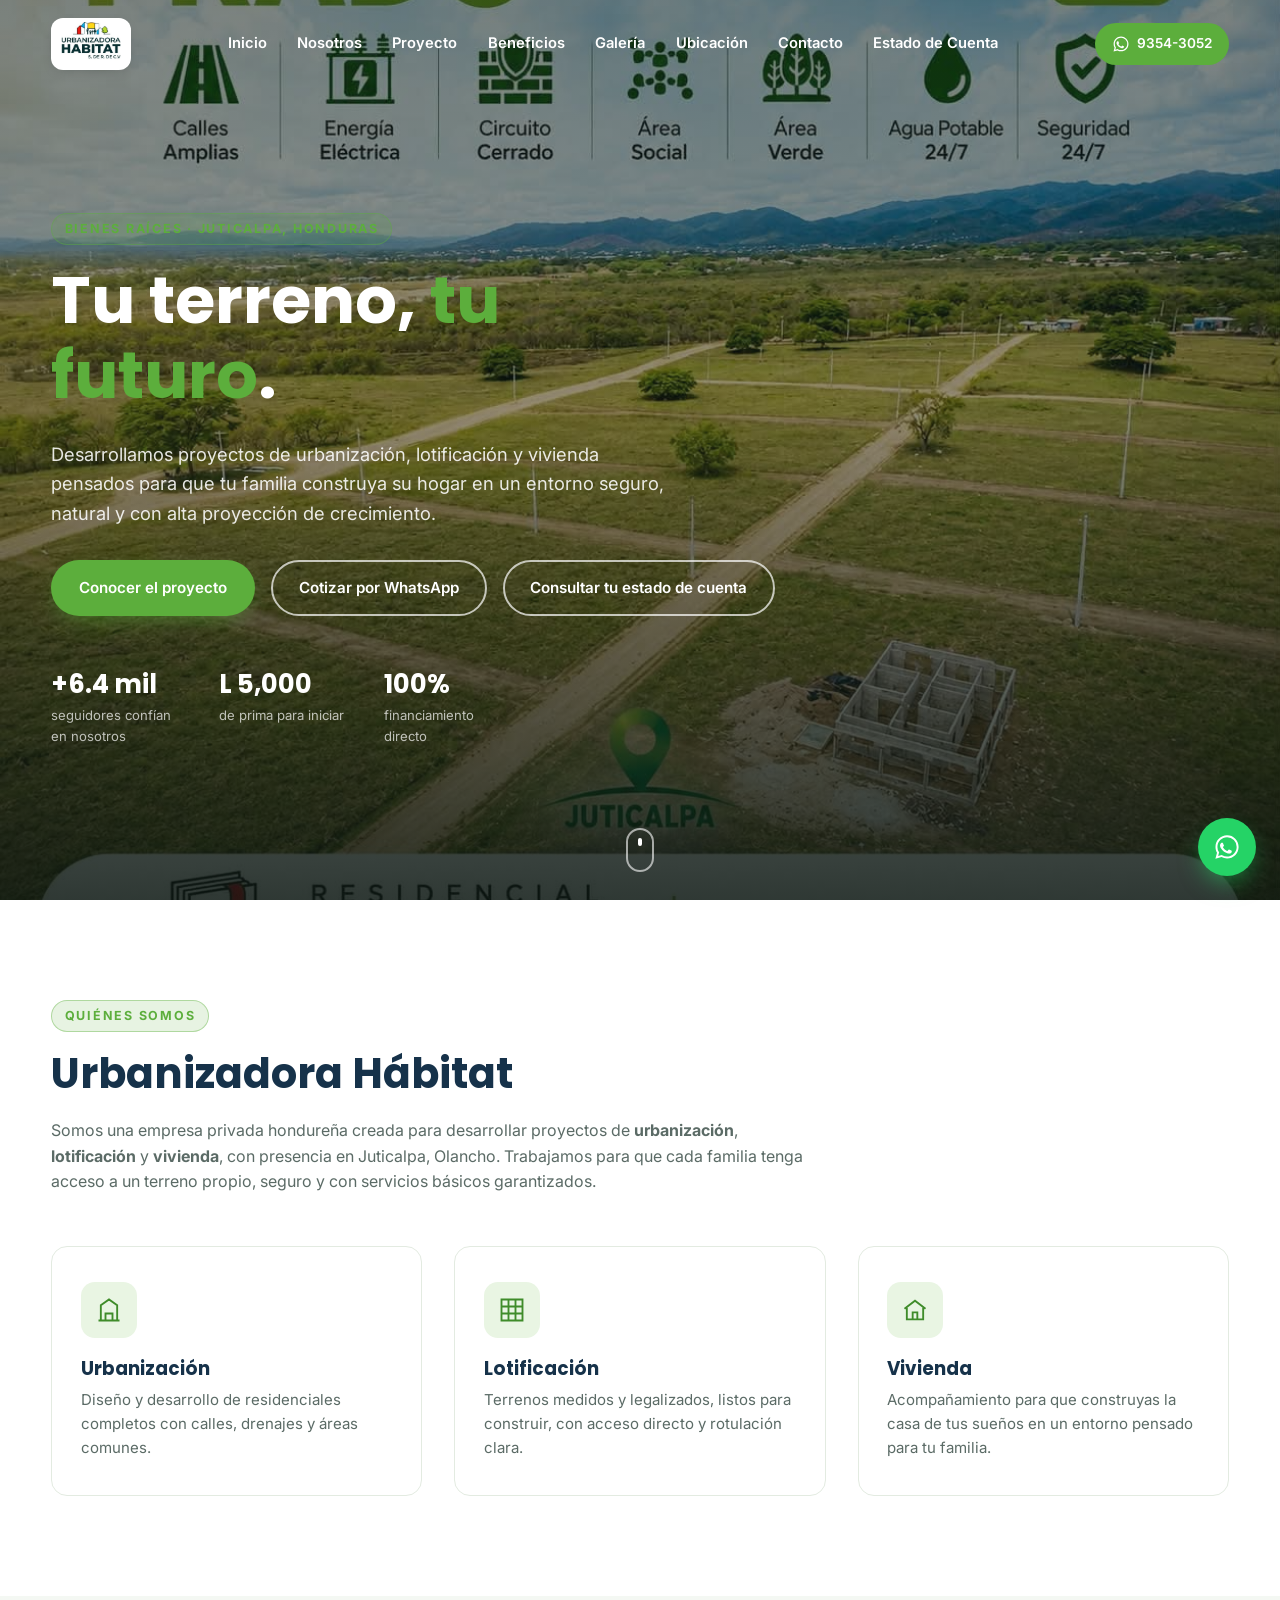
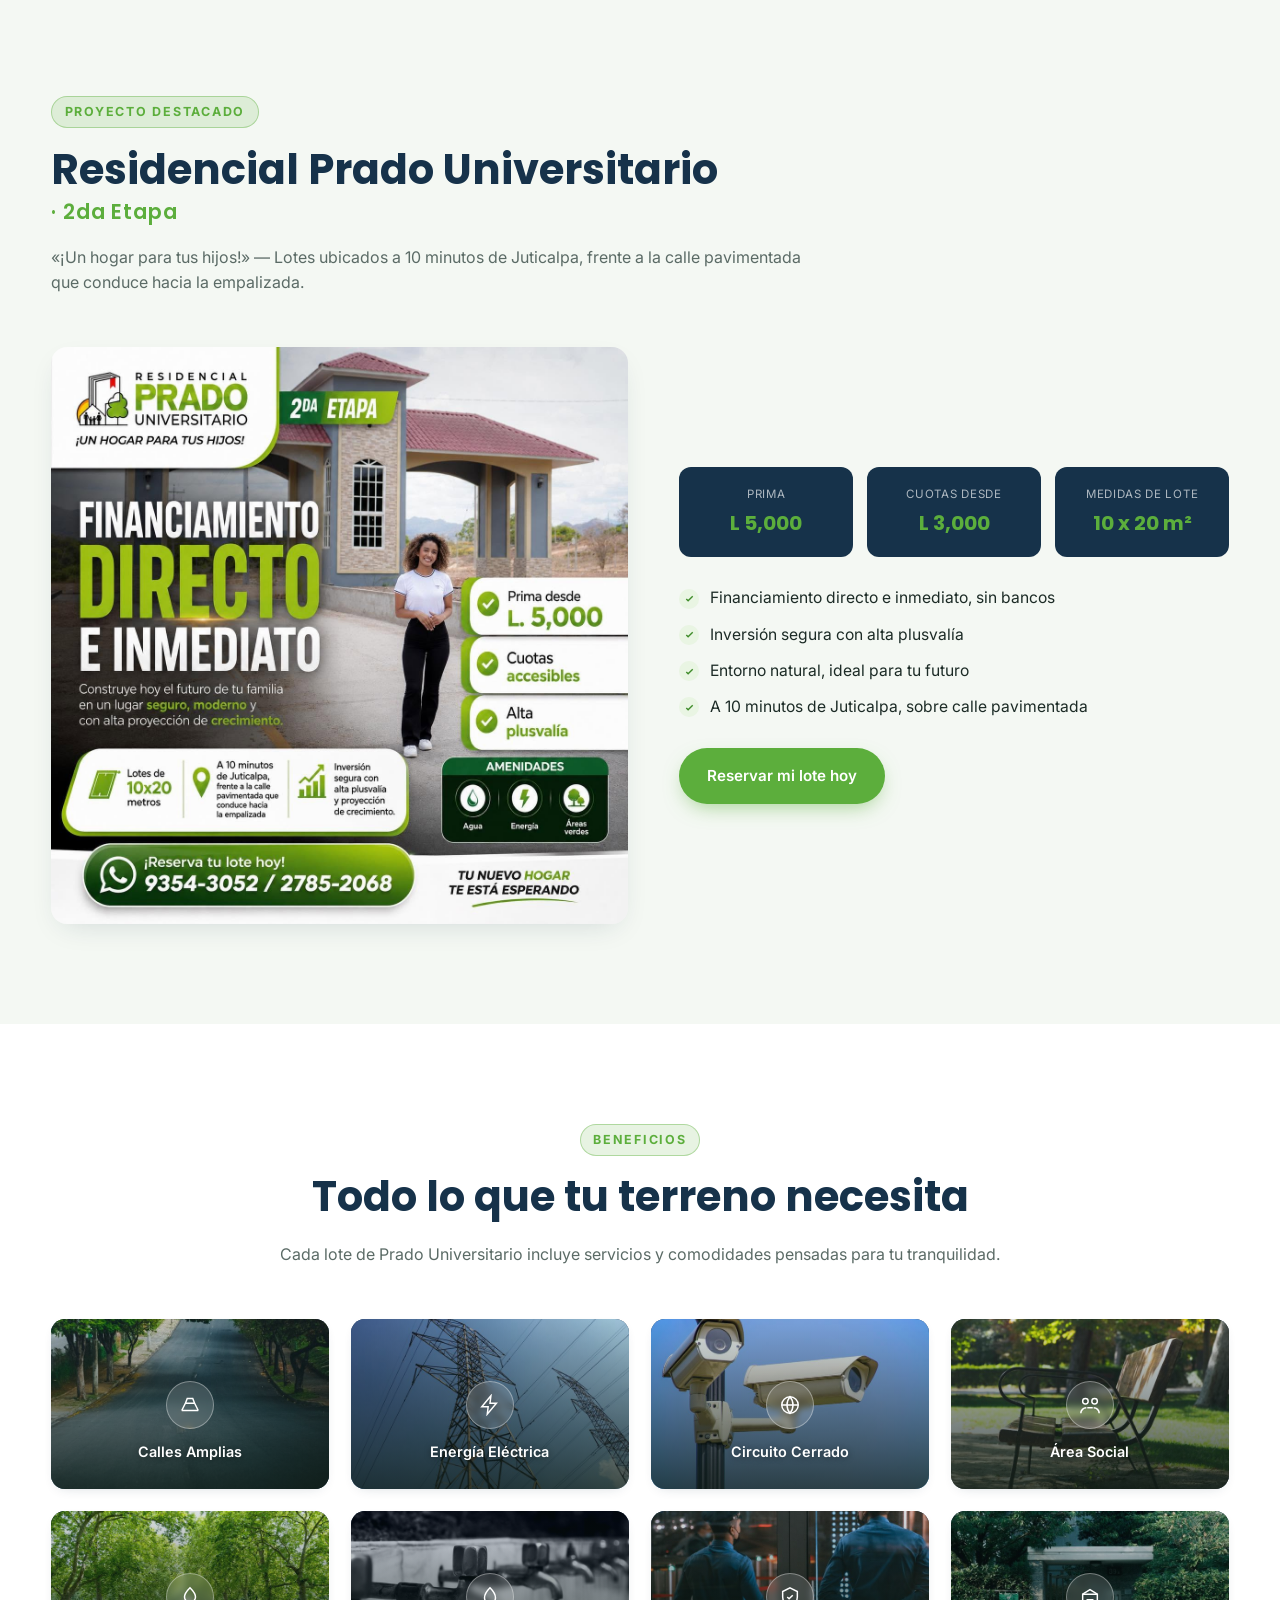
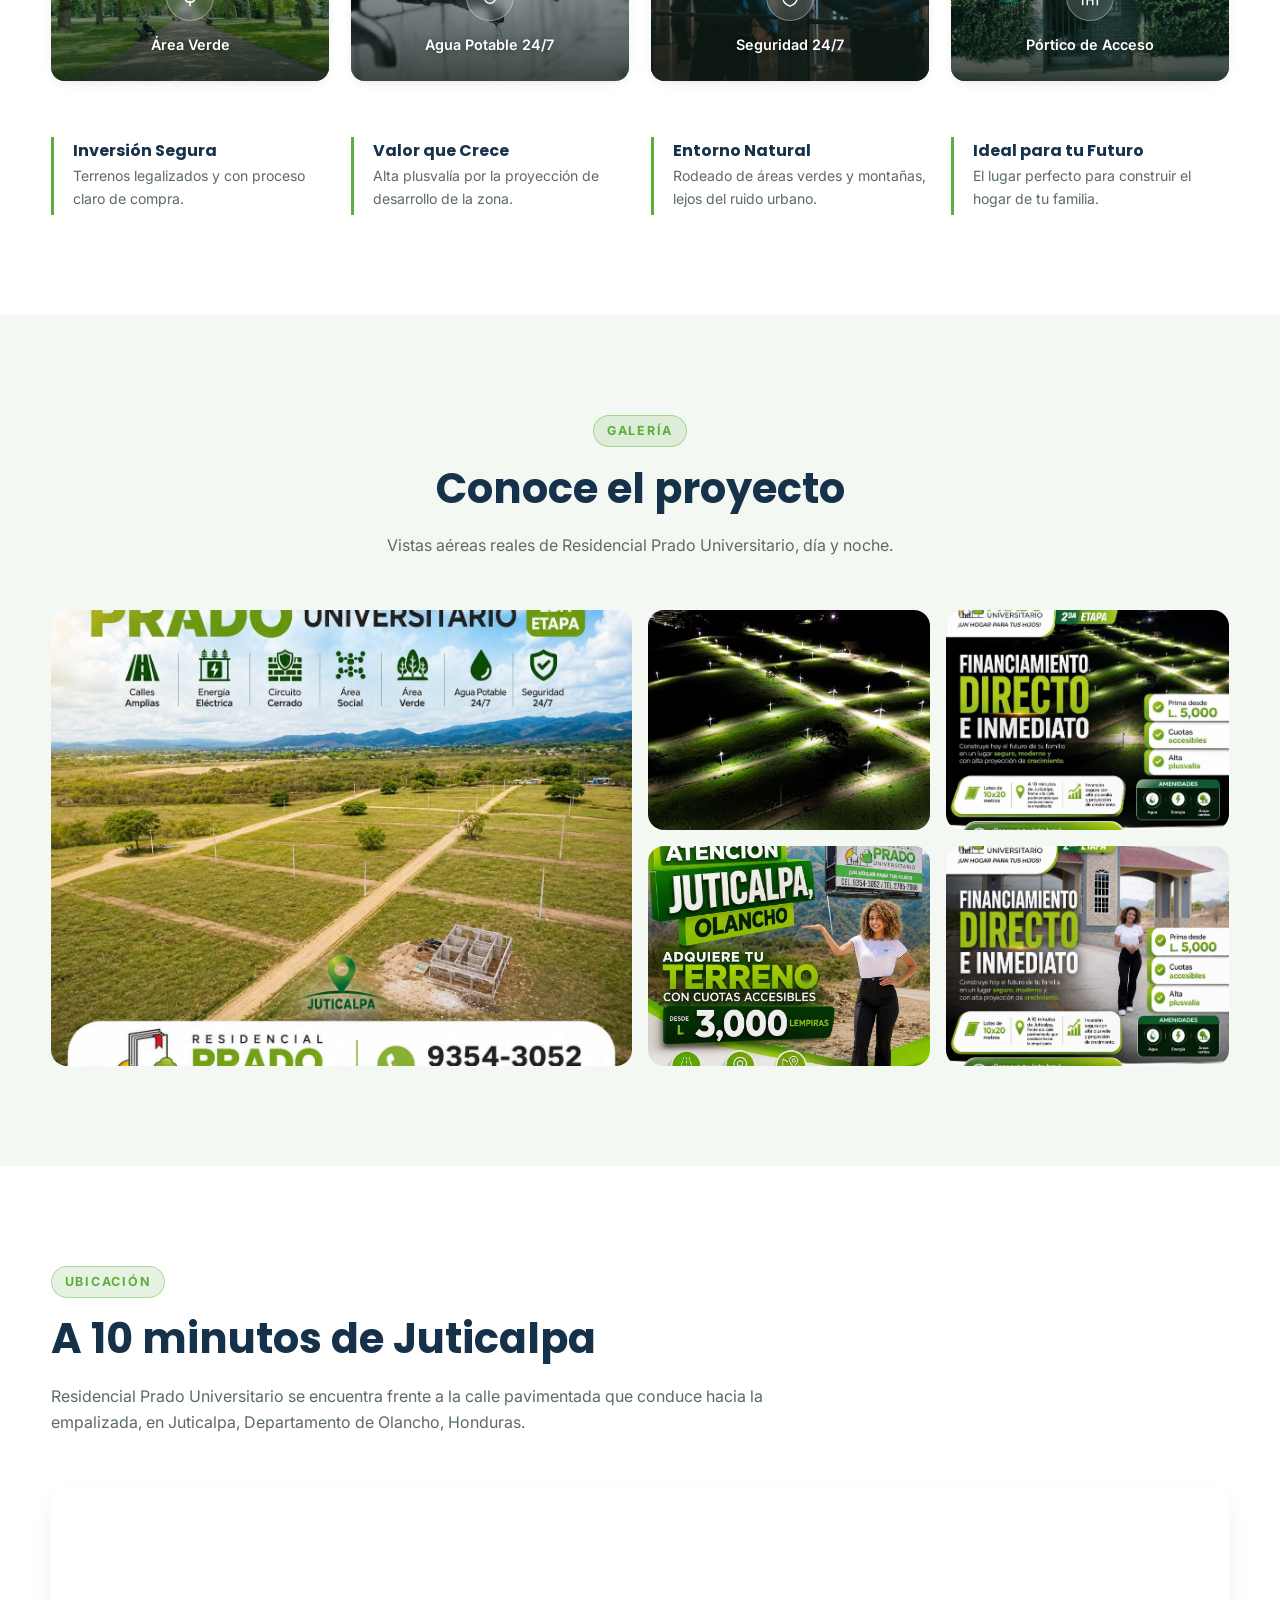
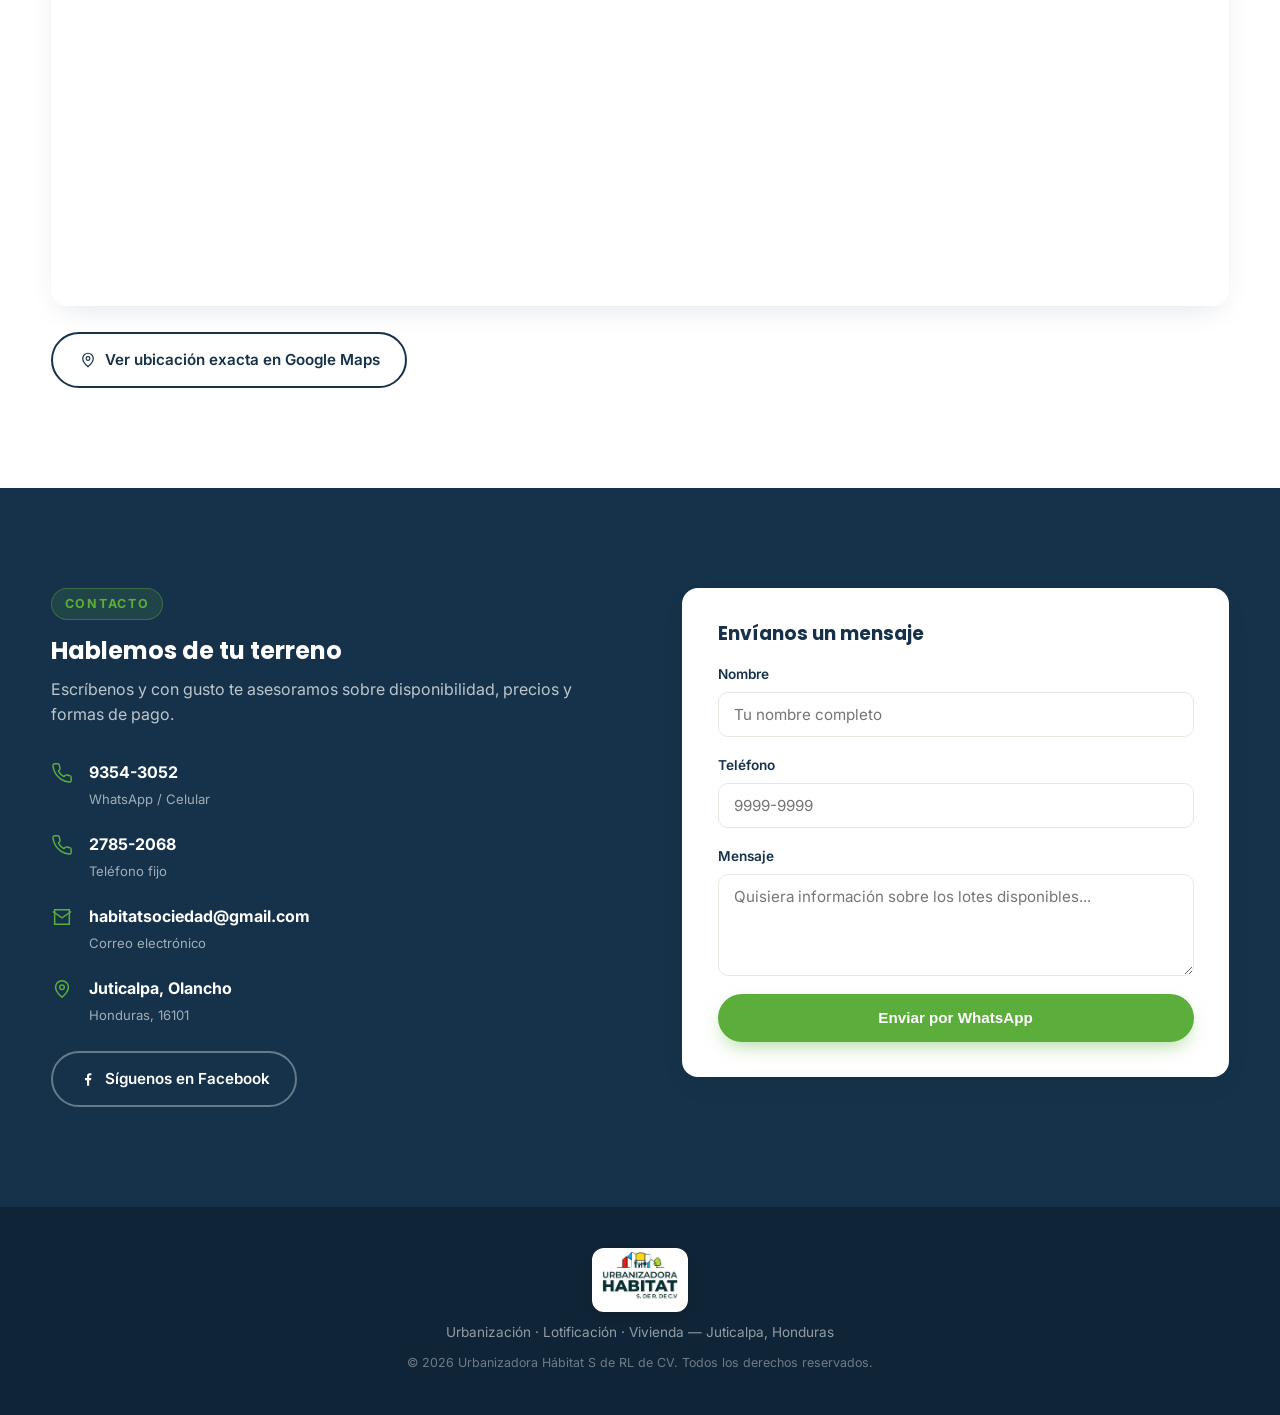
==== commit db19b82b: "Add estado de cuenta page and CTA button on main page Adds a link in the header and hero section tha" ====
--- a/index.html
+++ b/index.html
@@ -36,6 +36,7 @@
       <a href="#galeria">Galería</a>
       <a href="#ubicacion">Ubicación</a>
       <a href="#contacto">Contacto</a>
+      <a href="estado-de-cuenta.html">Estado de Cuenta</a>
     </nav>
 
     <div class="header-actions">
@@ -71,6 +72,7 @@
         <a href="#proyecto" class="btn btn-primary">Conocer el proyecto</a>
         <a href="https://wa.me/50493543052?text=Hola%2C%20quisiera%20informaci%C3%B3n%20sobre%20los%20lotes"
            target="_blank" rel="noopener" class="btn btn-outline">Cotizar por WhatsApp</a>
+        <a href="estado-de-cuenta.html" class="btn btn-outline">Consultar tu estado de cuenta</a>
       </div>
       <div class="hero-stats reveal">
         <div class="stat"><strong>+6.4 mil</strong><span>seguidores confían en nosotros</span></div>
--- a/assets/css/style.css
+++ b/assets/css/style.css
@@ -282,6 +282,19 @@
   outline:none; transition:border-color .2s ease; resize:vertical; color: var(--ink); background: #fff;
 }
 .form-row input:focus, .form-row textarea:focus{ border-color:var(--green); }
+
+/* Estado de Cuenta */
+.estado-cuenta-section{ padding-top:160px; }
+.estado-cuenta-wrap{
+  border-radius:var(--radius); overflow:hidden; box-shadow:var(--shadow); border:1px solid var(--border);
+}
+.estado-cuenta-wrap iframe{ width:100%; height:75vh; min-height:560px; border:0; display:block; }
+.estado-cuenta-fallback{ text-align:center; margin-top:1.2rem; font-size:.9rem; }
+.estado-cuenta-fallback a{ color:var(--green-dark); font-weight:600; text-decoration:underline; }
+
+@media (max-width: 980px){
+  .estado-cuenta-section{ padding-top:130px; }
+}
 
 /* Footer */
 .site-footer{ background:#0f2436; color:rgba(255,255,255,.7); padding-block:2.6rem; }
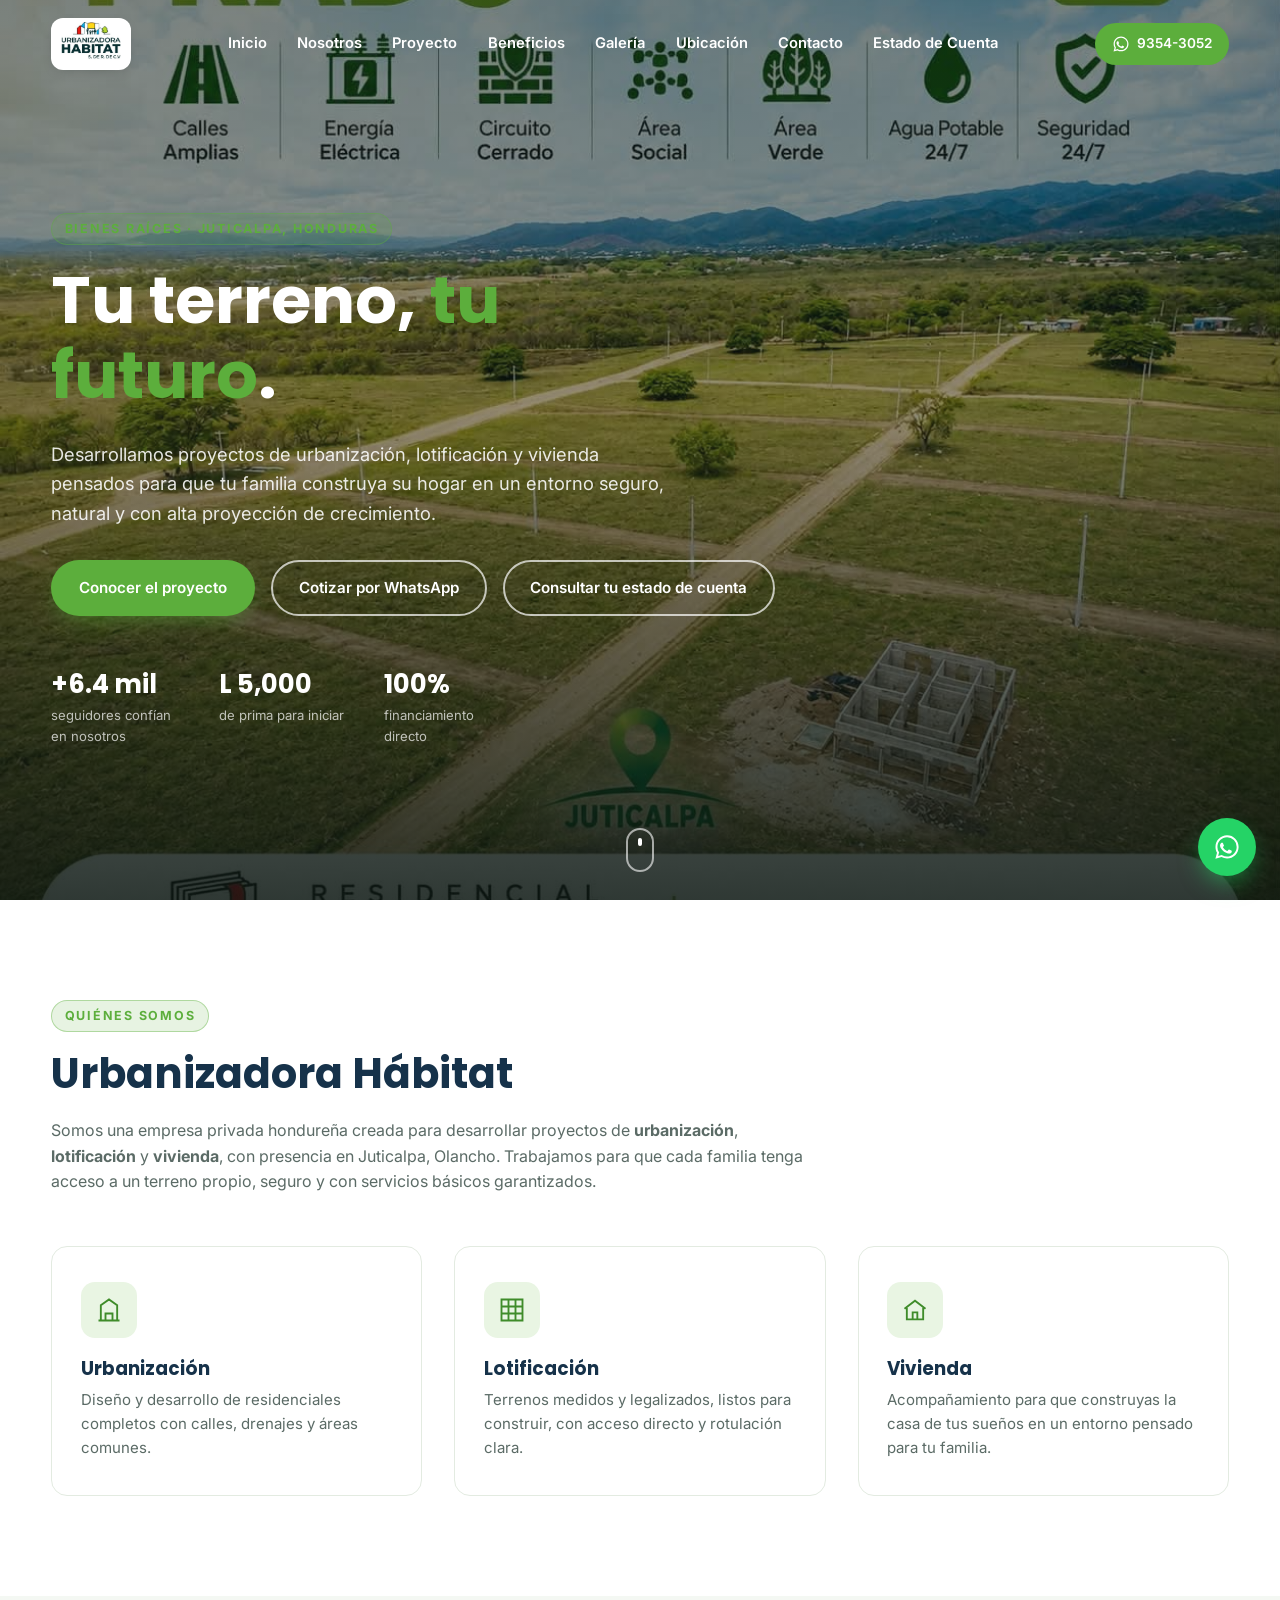
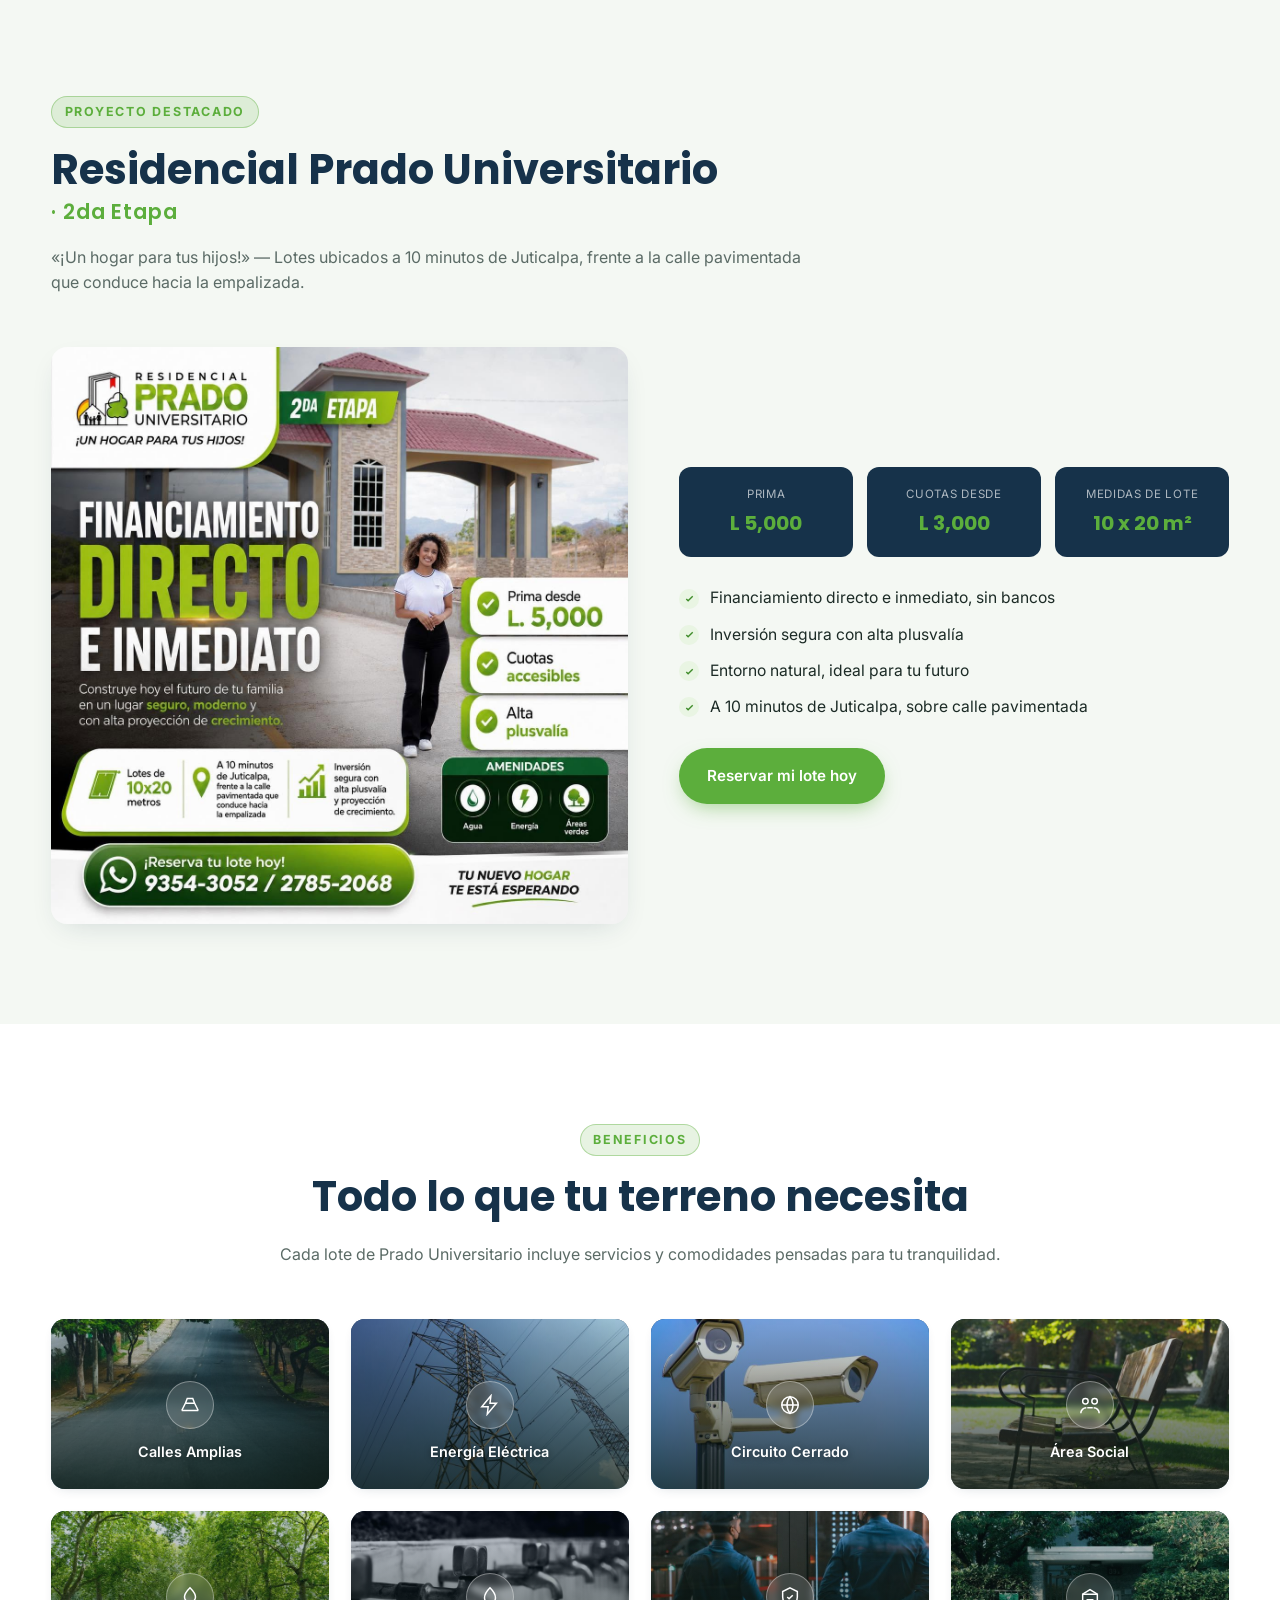
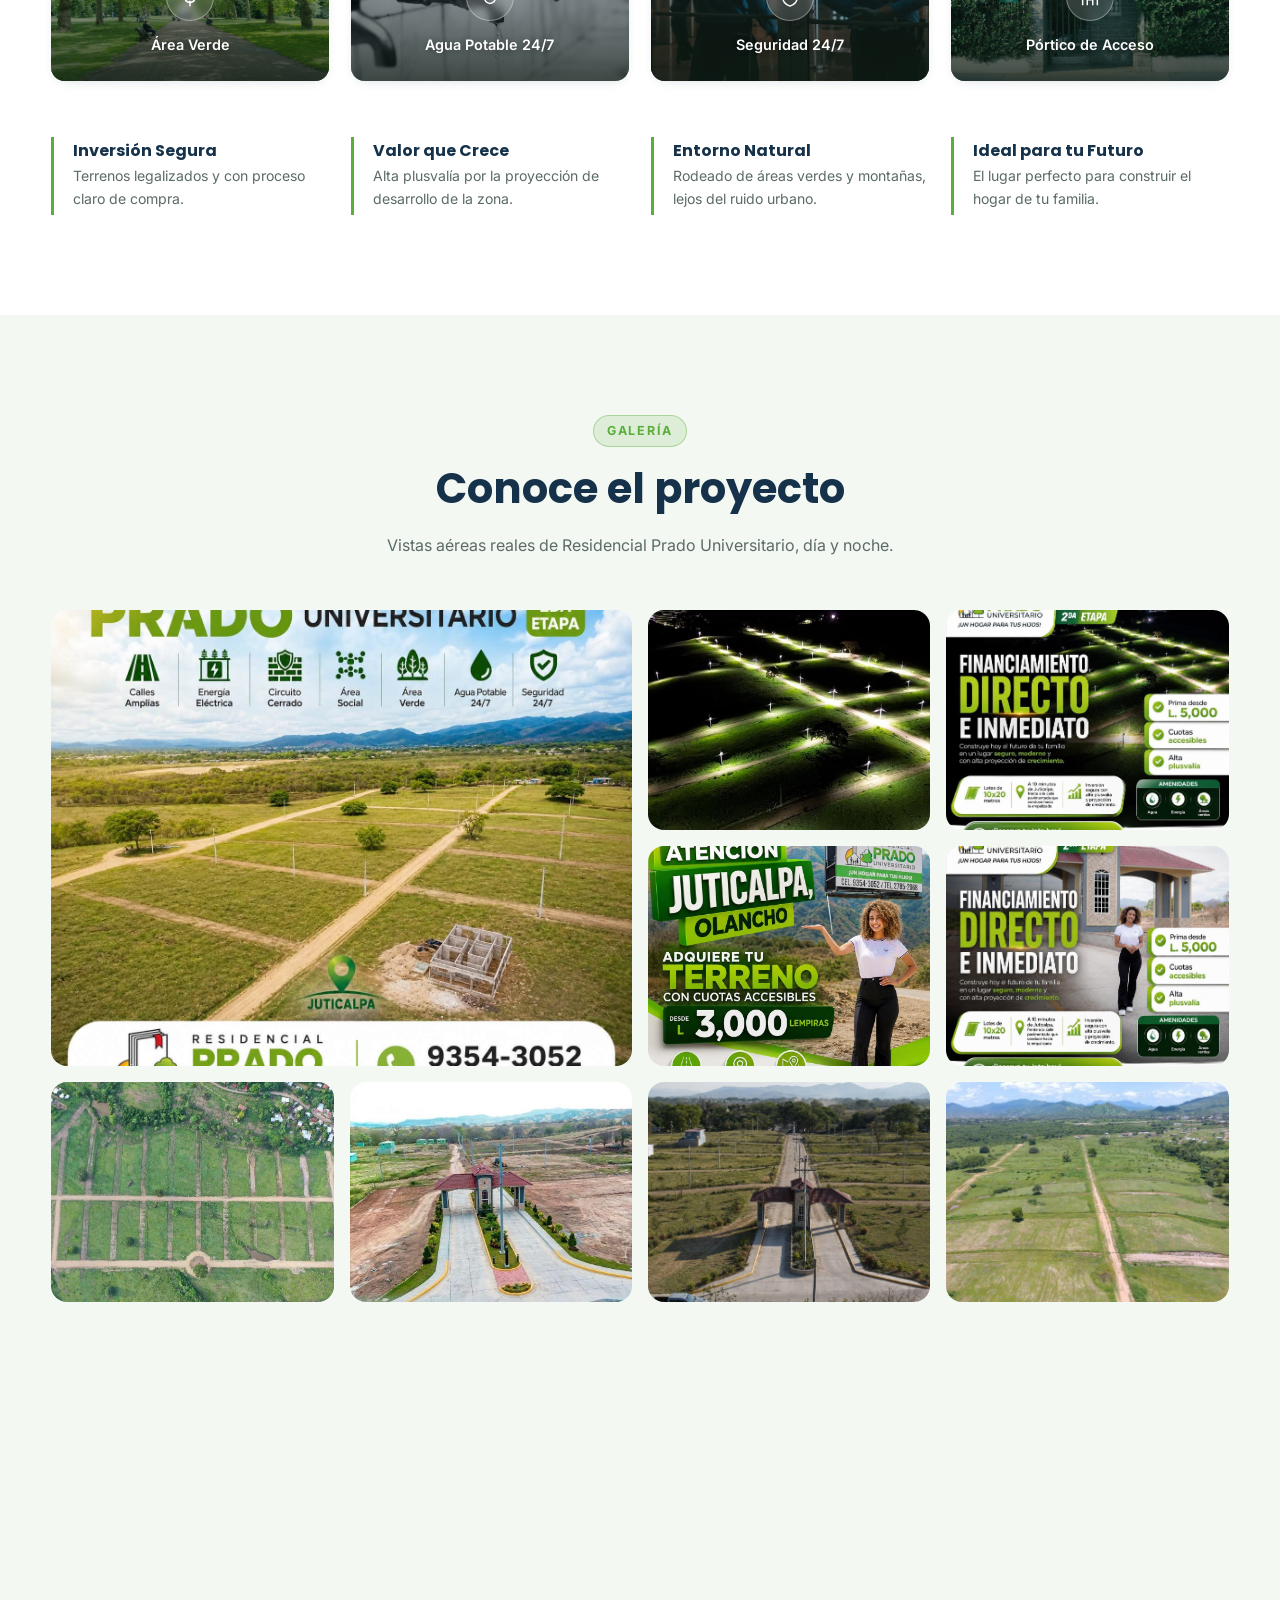
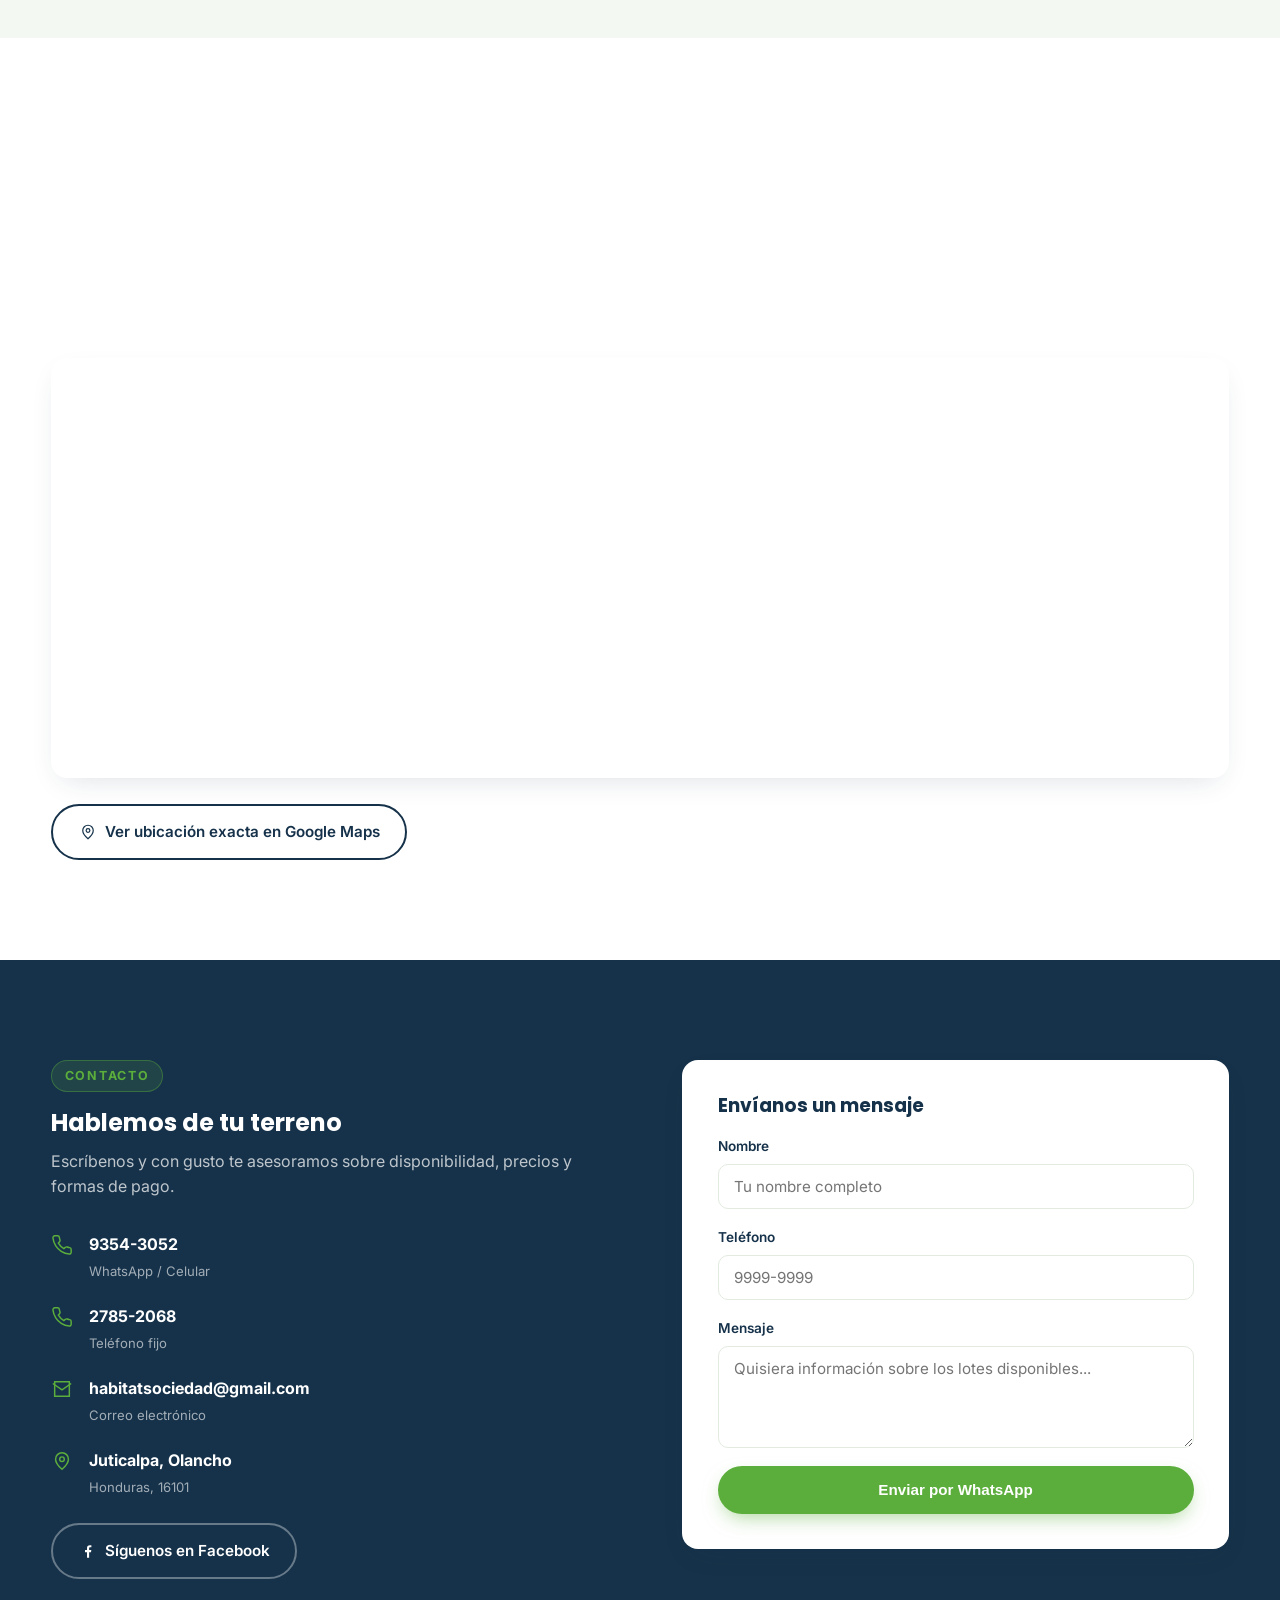
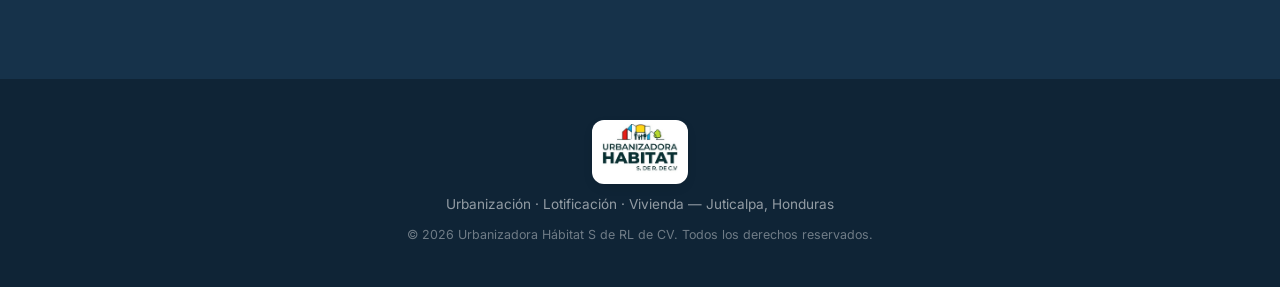
==== commit 490abd80: "Add aerial and gate photos to gallery Co-Authored-By: Claude Sonnet 5 <noreply@anthropic.com>" ====
--- a/index.html
+++ b/index.html
@@ -263,6 +263,24 @@
         </button>
         <button class="gallery-item reveal" data-img="assets/img/flyer-precios.jpg" data-caption="Precios y medidas de los lotes de Prado Universitario">
           <img src="assets/img/flyer-precios.jpg" alt="Precios y medidas de los lotes" loading="lazy">
+        </button>
+        <button class="gallery-item reveal" data-img="assets/img/aereo-lotes.jpg" data-caption="Vista aérea de los lotes y calles del residencial">
+          <img src="assets/img/aereo-lotes.jpg" alt="Vista aérea cenital de los lotes y calles" loading="lazy">
+        </button>
+        <button class="gallery-item reveal" data-img="assets/img/portico-aereo.jpg" data-caption="Pórtico de acceso con calles de concreto y áreas verdes">
+          <img src="assets/img/portico-aereo.jpg" alt="Vista aérea del pórtico de acceso" loading="lazy">
+        </button>
+        <button class="gallery-item reveal" data-img="assets/img/portico-frontal.jpg" data-caption="Pórtico de acceso y calle principal del residencial">
+          <img src="assets/img/portico-frontal.jpg" alt="Vista frontal del pórtico de acceso" loading="lazy">
+        </button>
+        <button class="gallery-item reveal" data-img="assets/img/aereo-dia-1.jpg" data-caption="Vista aérea diurna de los lotes con las montañas de Juticalpa al fondo">
+          <img src="assets/img/aereo-dia-1.jpg" alt="Vista aérea diurna de los lotes con montañas al fondo" loading="lazy">
+        </button>
+        <button class="gallery-item reveal" data-img="assets/img/aereo-dia-2.jpg" data-caption="Vista aérea diurna de los lotes y su entorno natural">
+          <img src="assets/img/aereo-dia-2.jpg" alt="Vista aérea diurna del entorno natural" loading="lazy">
+        </button>
+        <button class="gallery-item reveal" data-img="assets/img/aereo-dia-3.jpg" data-caption="Vista aérea diurna del residencial y la ciudad al fondo">
+          <img src="assets/img/aereo-dia-3.jpg" alt="Vista aérea diurna con la ciudad al fondo" loading="lazy">
         </button>
       </div>
     </div>
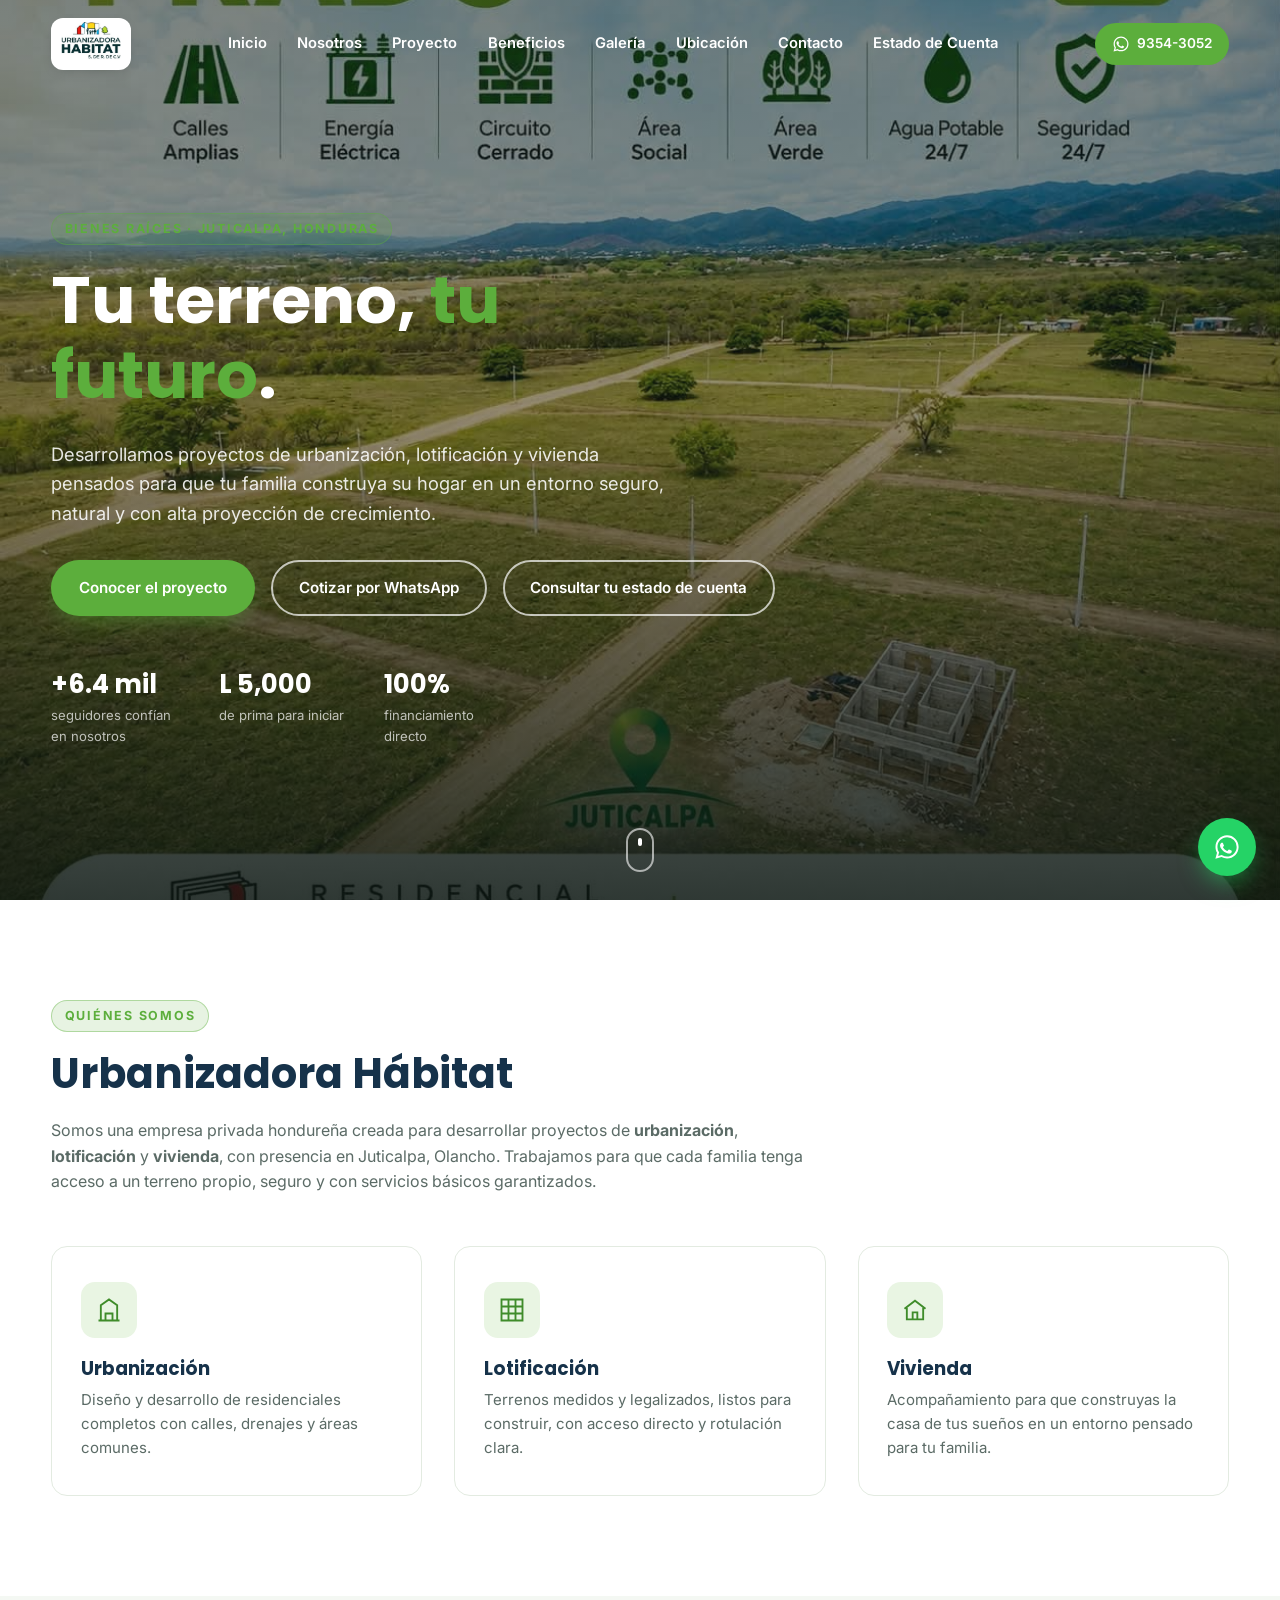
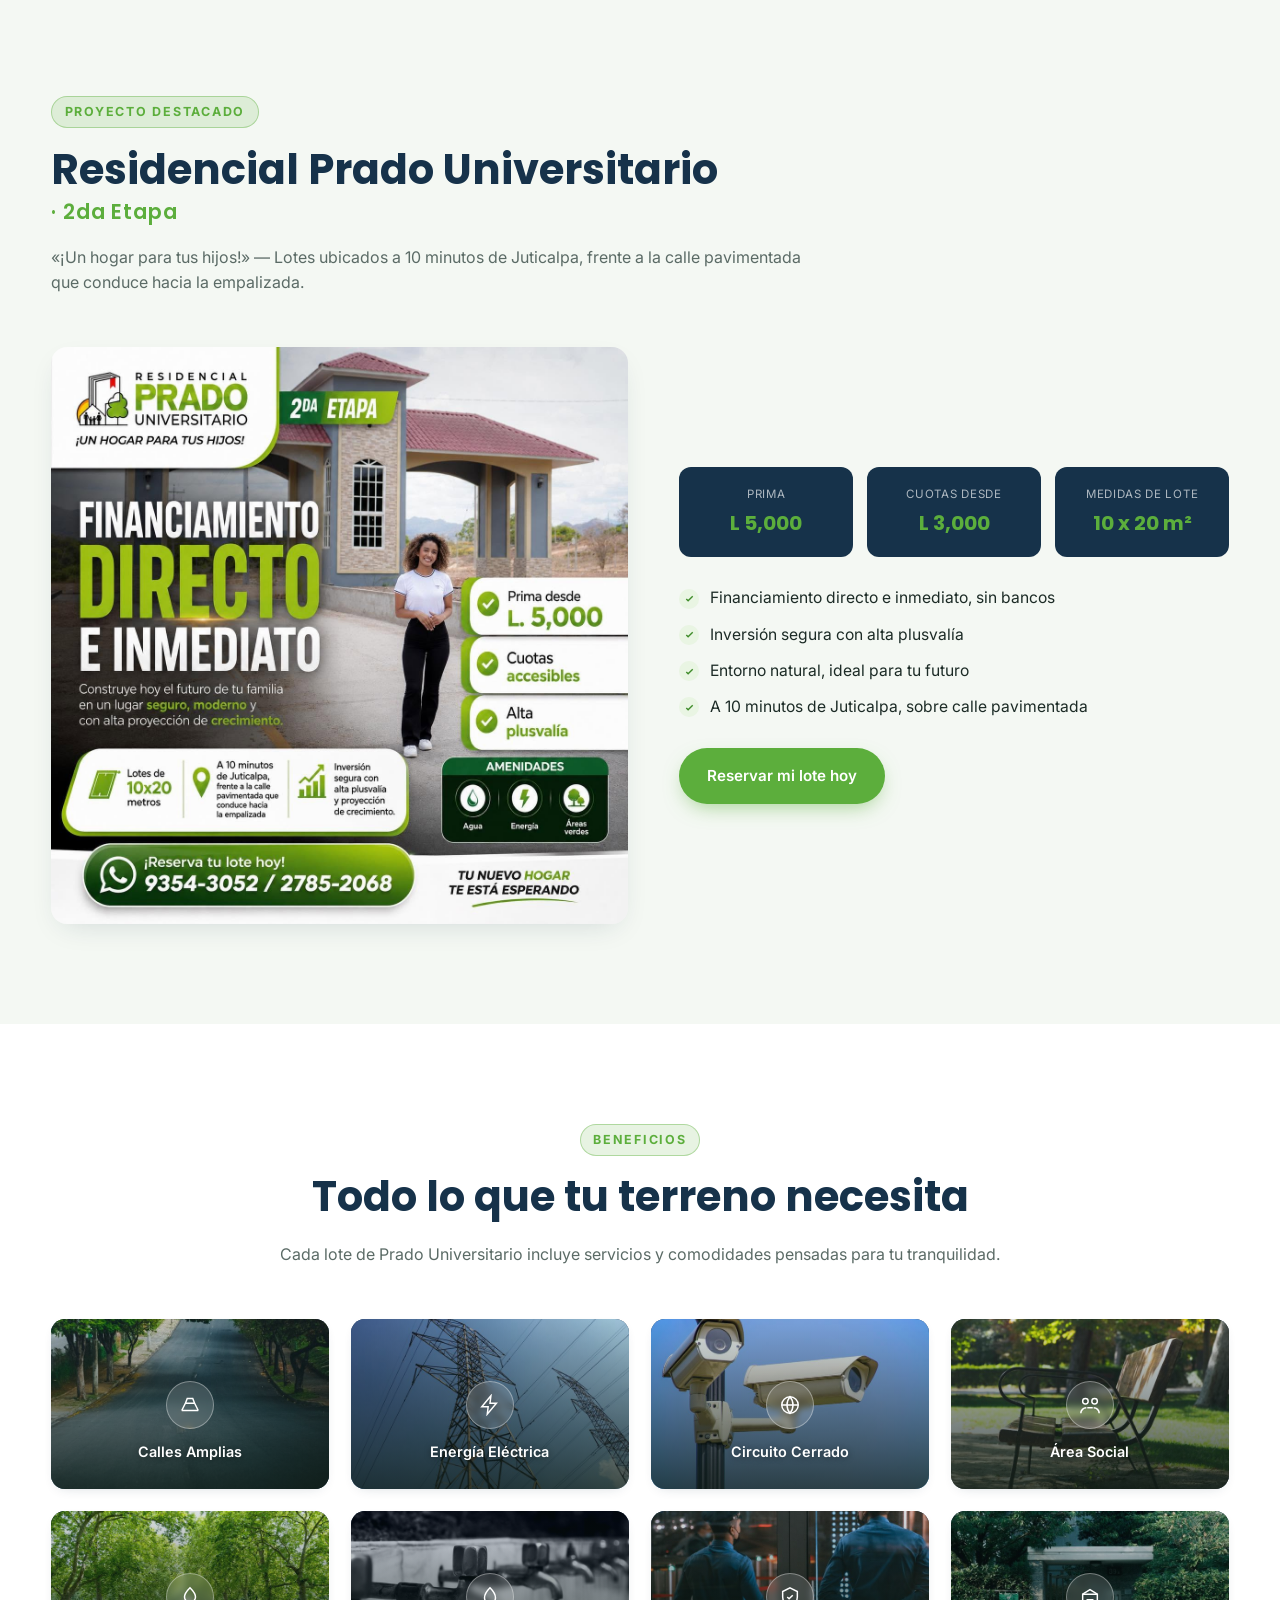
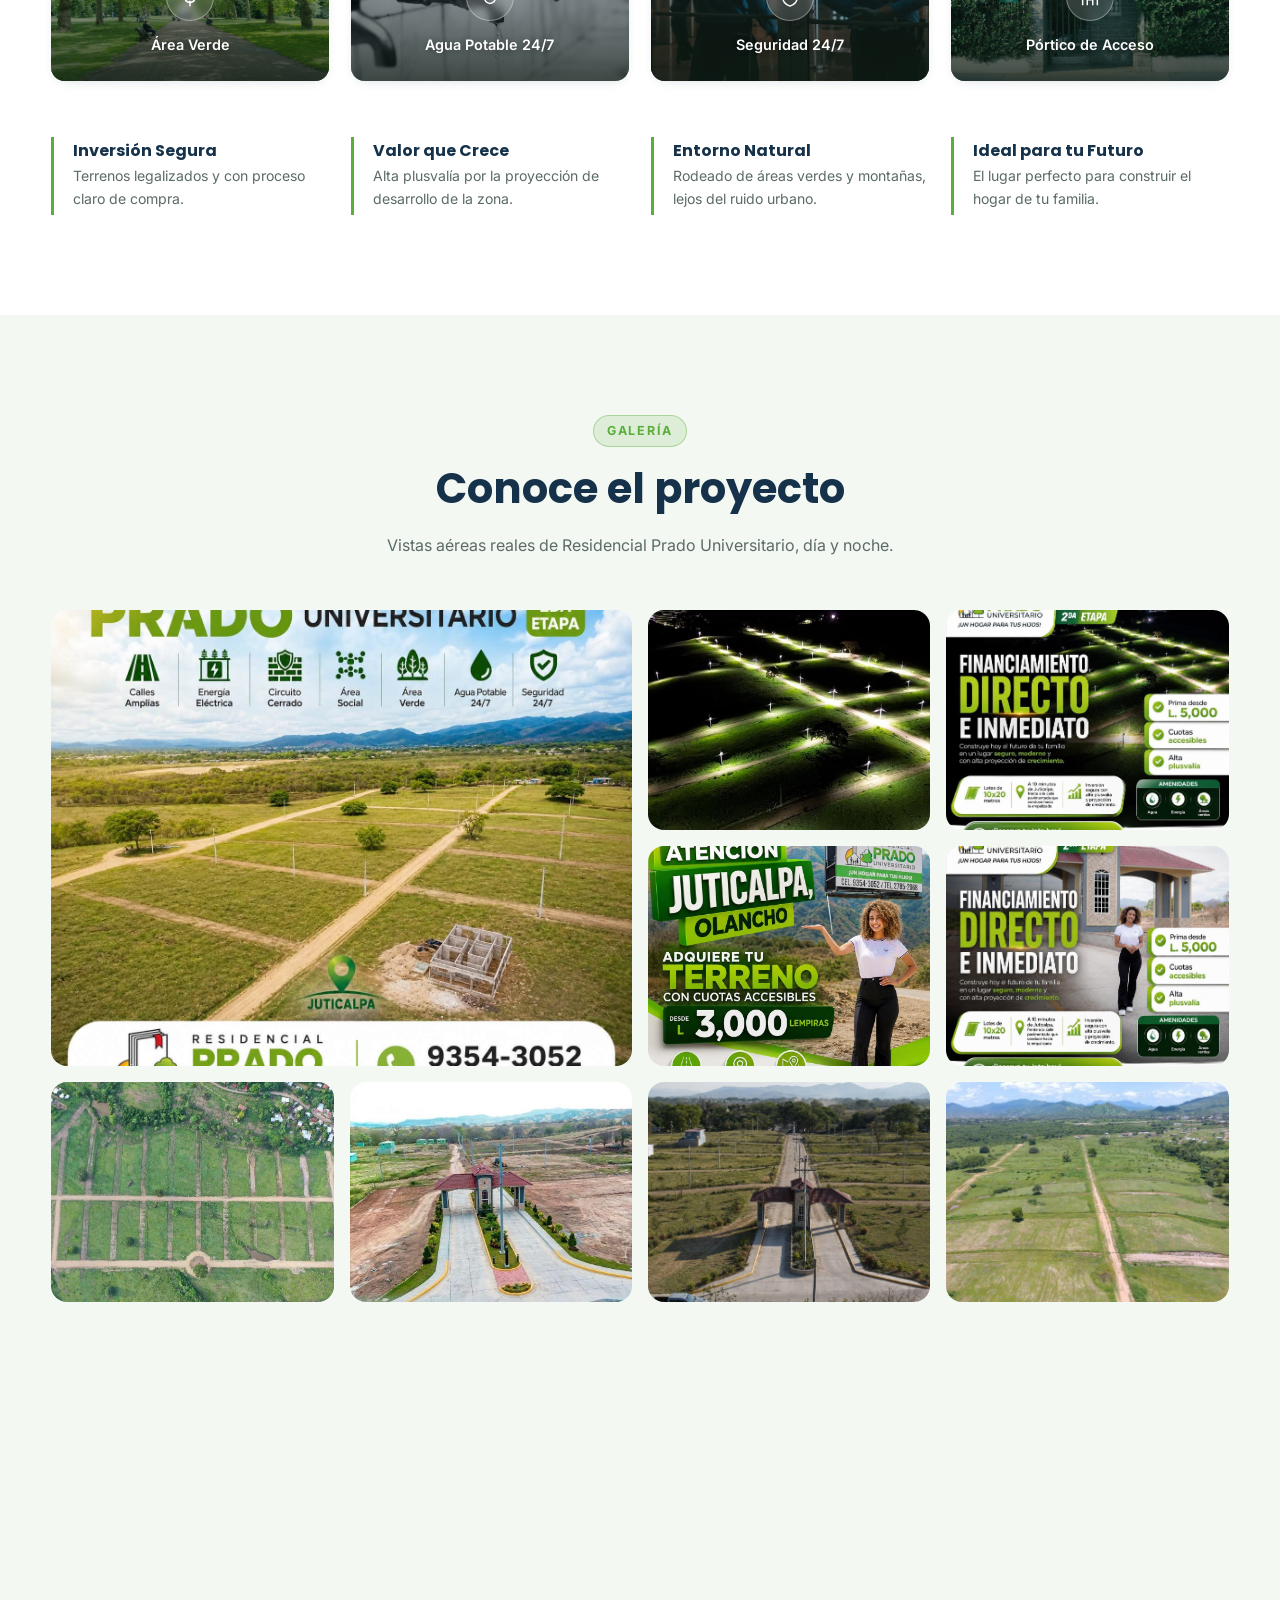
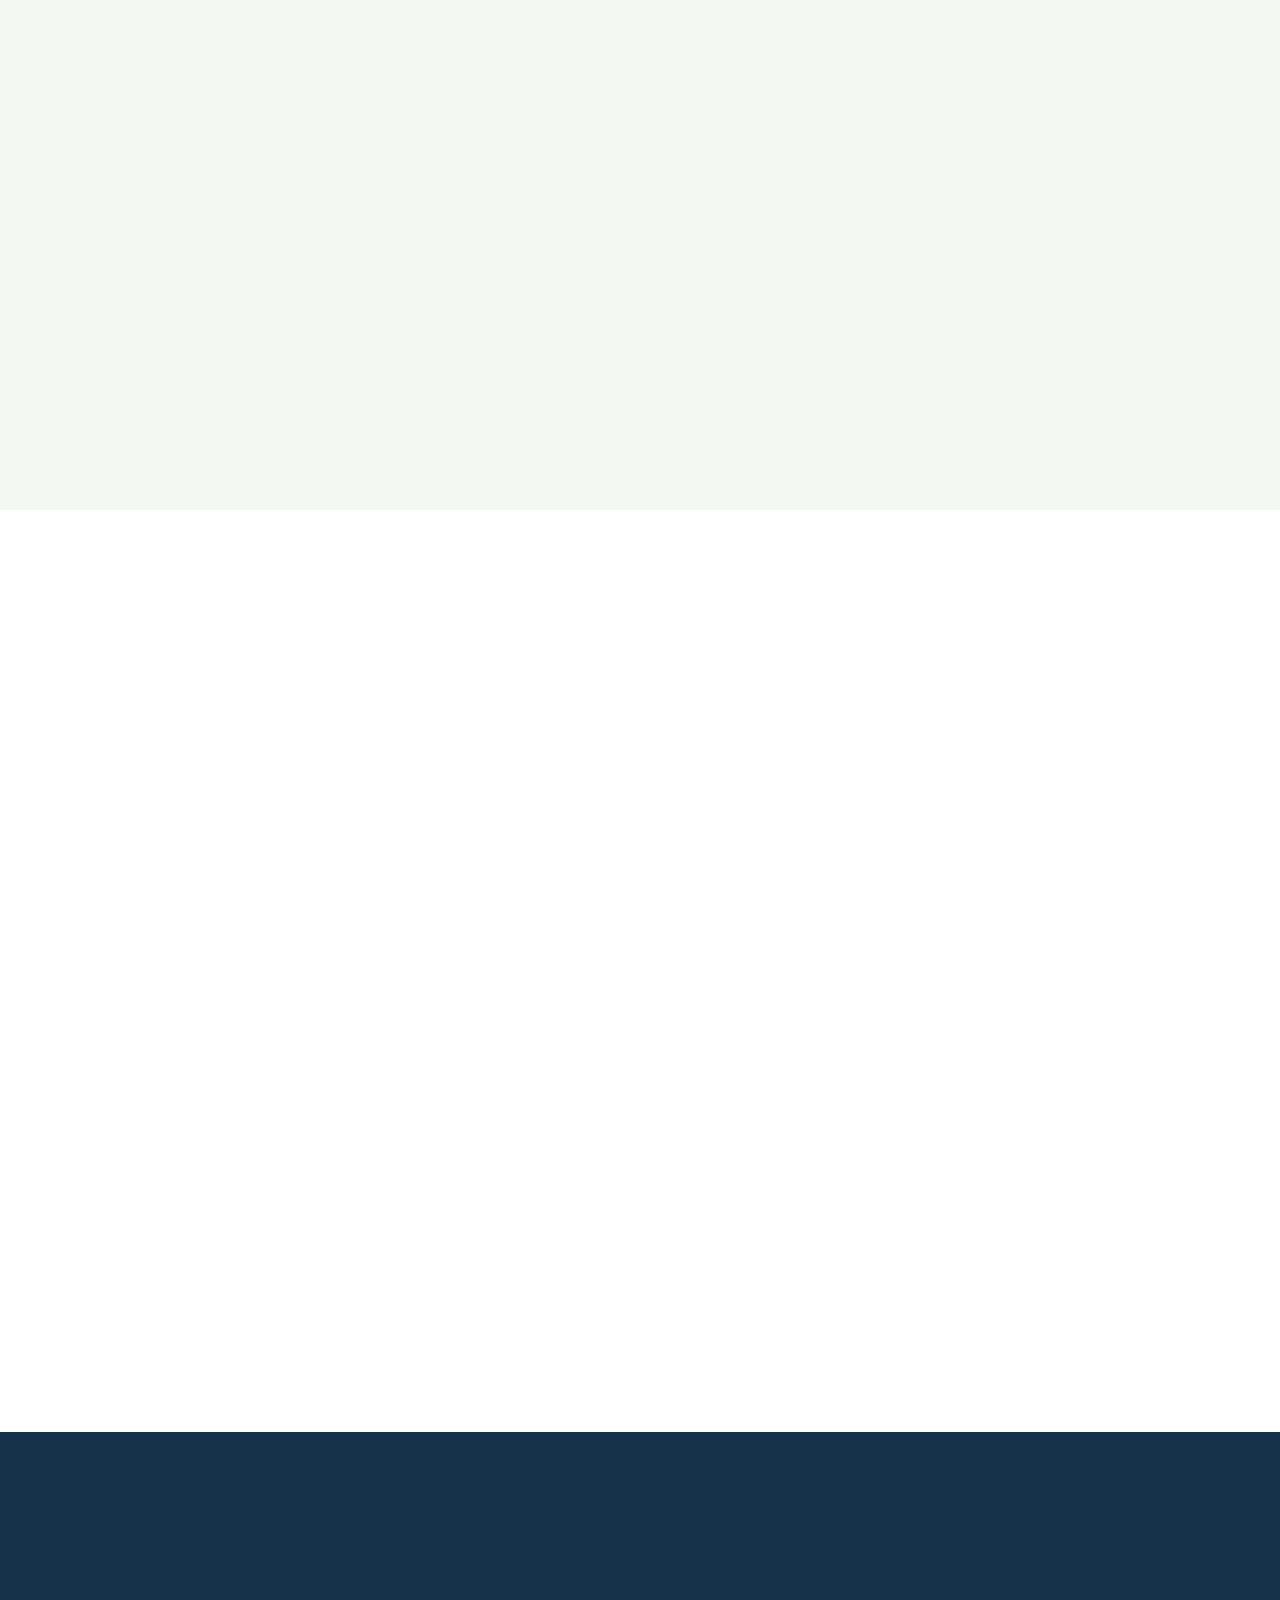
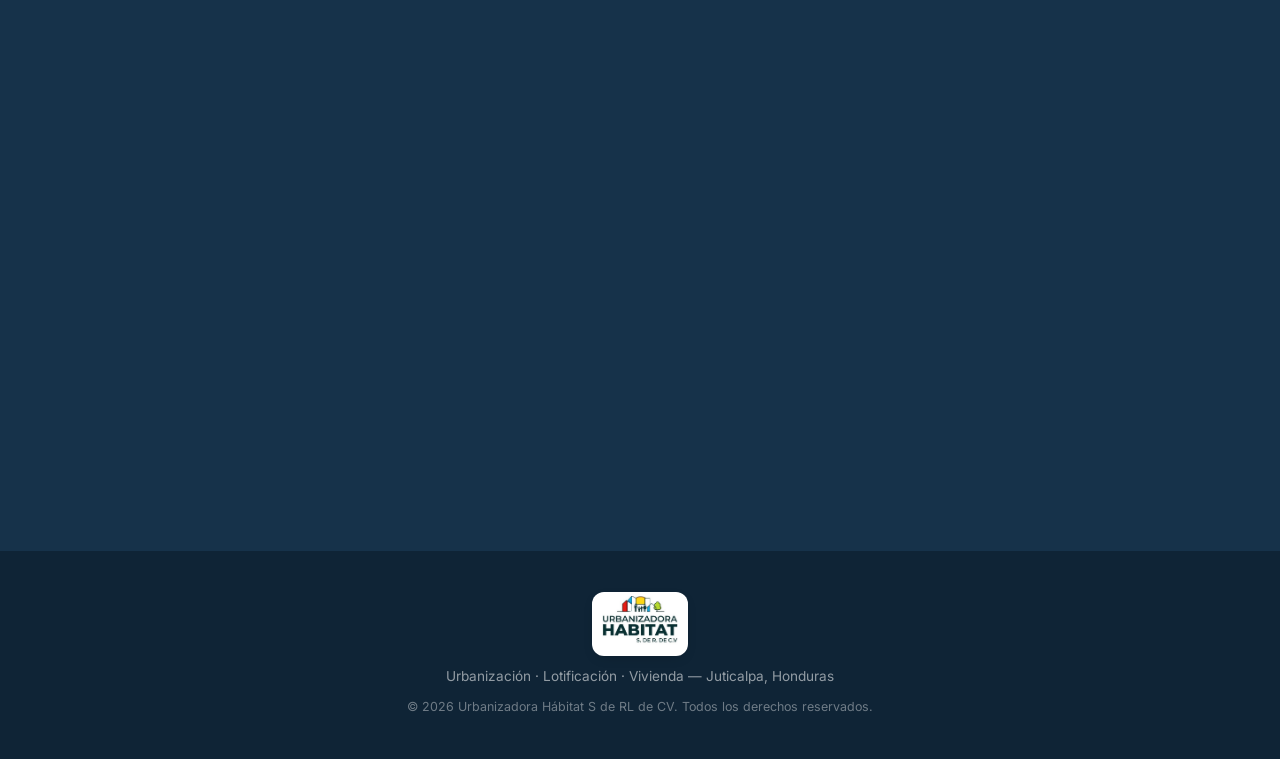
==== commit 51288693: "Add rotonda 2da etapa photos to gallery Co-Authored-By: Claude Opus 4.6 <noreply@anthropic.com>" ====
--- a/index.html
+++ b/index.html
@@ -281,6 +281,27 @@
         </button>
         <button class="gallery-item reveal" data-img="assets/img/aereo-dia-3.jpg" data-caption="Vista aérea diurna del residencial y la ciudad al fondo">
           <img src="assets/img/aereo-dia-3.jpg" alt="Vista aérea diurna con la ciudad al fondo" loading="lazy">
+        </button>
+        <button class="gallery-item span-2 reveal" data-img="assets/img/rotonda-7.jpg" data-caption="Rotonda de la 2da Etapa - Residencial Prado Universitario">
+          <img src="assets/img/rotonda-7.jpg" alt="Rotonda de la segunda etapa con logotipo del residencial" loading="lazy">
+        </button>
+        <button class="gallery-item reveal" data-img="assets/img/rotonda-1.jpg" data-caption="Luminaria clásica de la rotonda con bancas y senderos">
+          <img src="assets/img/rotonda-1.jpg" alt="Luminaria clásica de la rotonda de noche" loading="lazy">
+        </button>
+        <button class="gallery-item reveal" data-img="assets/img/rotonda-2.jpg" data-caption="Banca y luminaria de la rotonda con vista al camino">
+          <img src="assets/img/rotonda-2.jpg" alt="Banca y luminaria de la rotonda de noche" loading="lazy">
+        </button>
+        <button class="gallery-item reveal" data-img="assets/img/rotonda-3.jpg" data-caption="Sendero de ladrillos y bancas de la rotonda iluminada">
+          <img src="assets/img/rotonda-3.jpg" alt="Sendero y bancas de la rotonda de noche" loading="lazy">
+        </button>
+        <button class="gallery-item reveal" data-img="assets/img/rotonda-4.jpg" data-caption="Luminarias y sendero curvo de la rotonda de noche">
+          <img src="assets/img/rotonda-4.jpg" alt="Sendero curvo con luminarias de la rotonda" loading="lazy">
+        </button>
+        <button class="gallery-item reveal" data-img="assets/img/rotonda-5.jpg" data-caption="Banca con luminaria y luna de fondo en la rotonda">
+          <img src="assets/img/rotonda-5.jpg" alt="Banca con luminaria y luna en la rotonda" loading="lazy">
+        </button>
+        <button class="gallery-item reveal" data-img="assets/img/rotonda-6.jpg" data-caption="Vista completa de la rotonda con senderos, bancas y luminarias">
+          <img src="assets/img/rotonda-6.jpg" alt="Vista completa de la rotonda de noche" loading="lazy">
         </button>
       </div>
     </div>
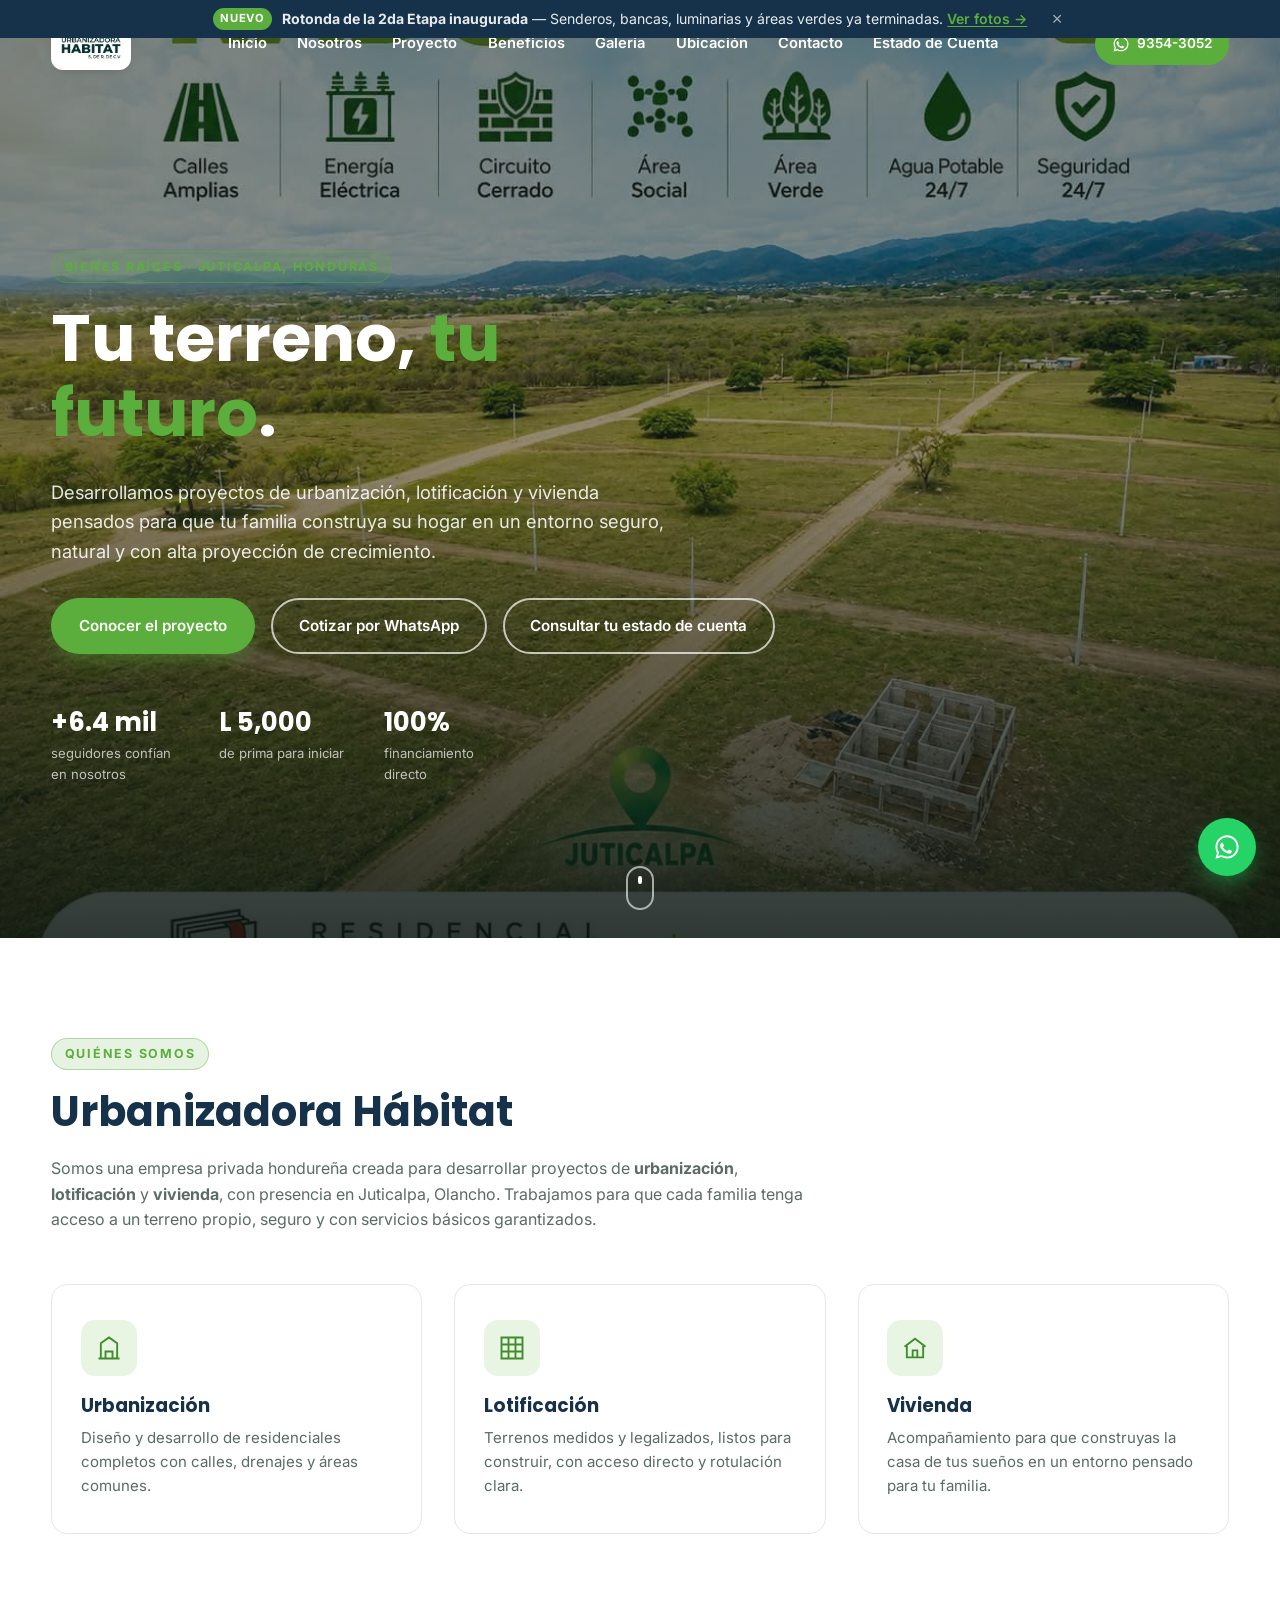
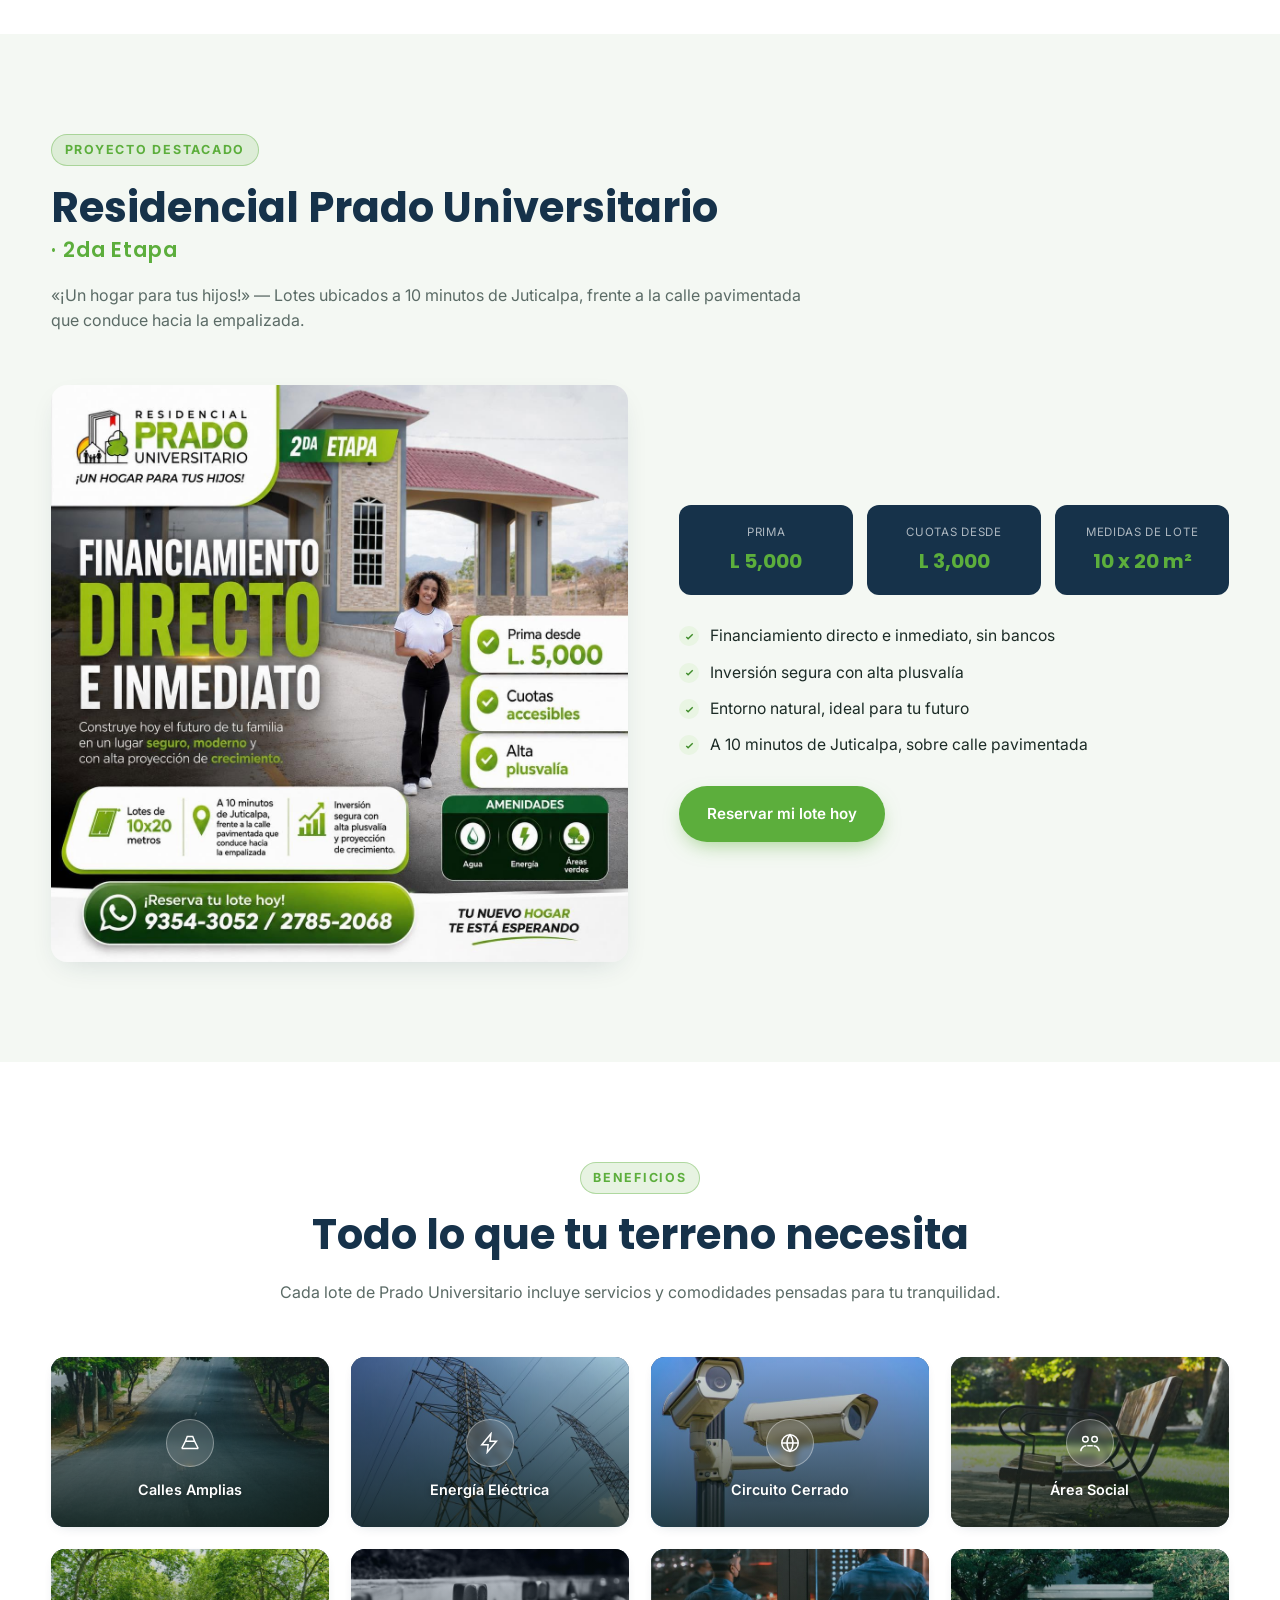
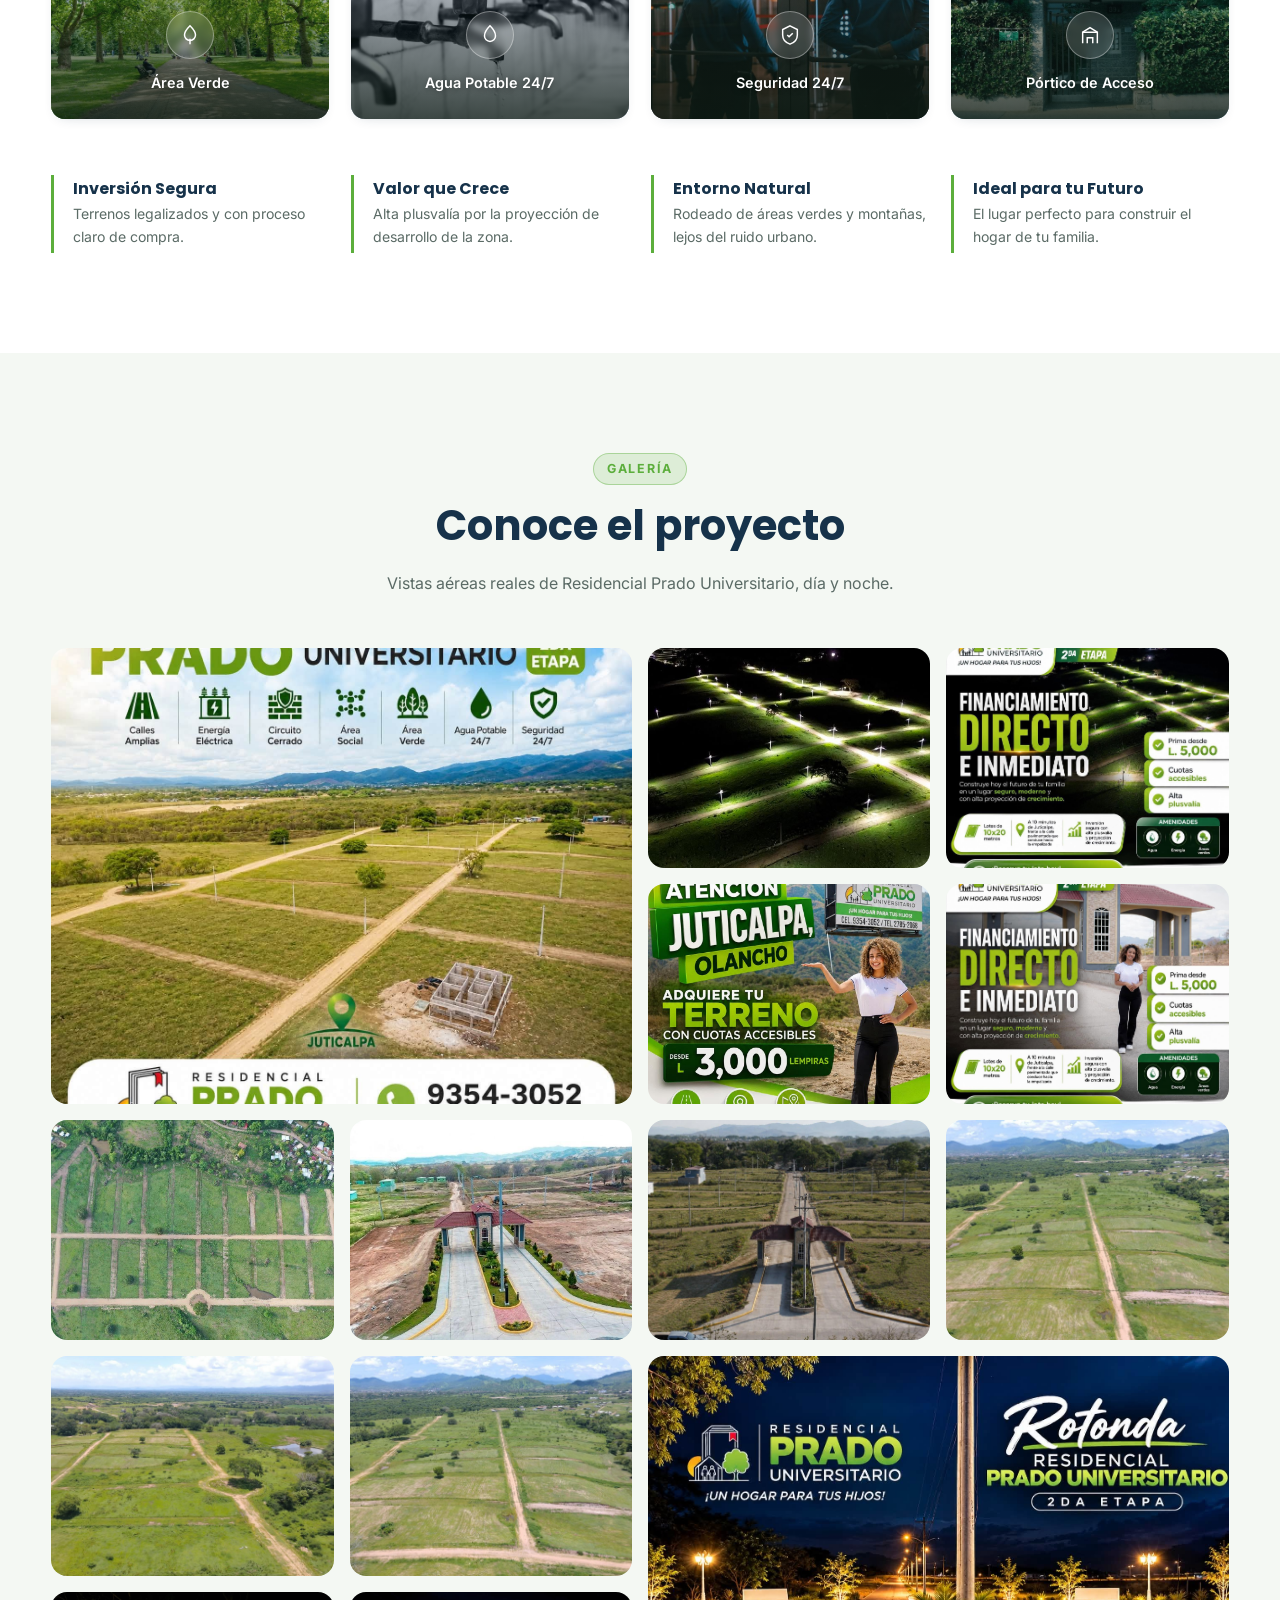
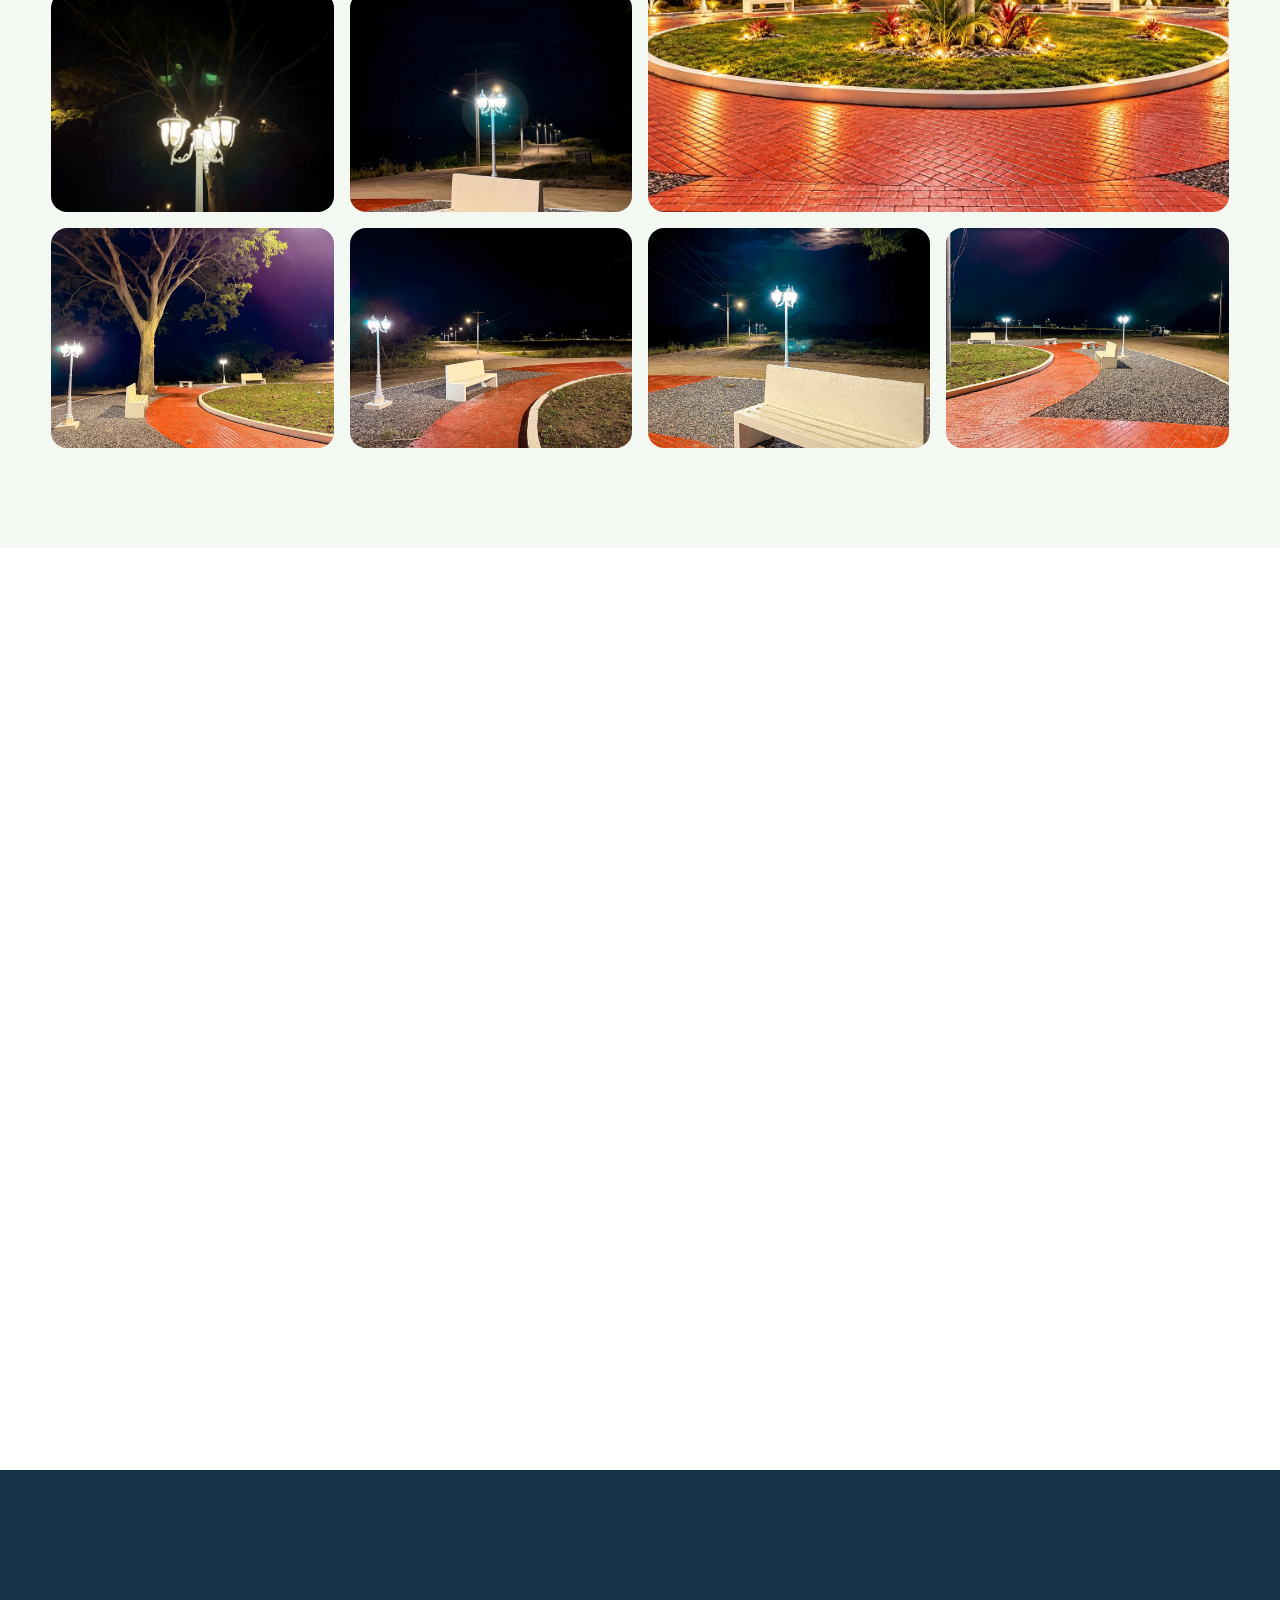
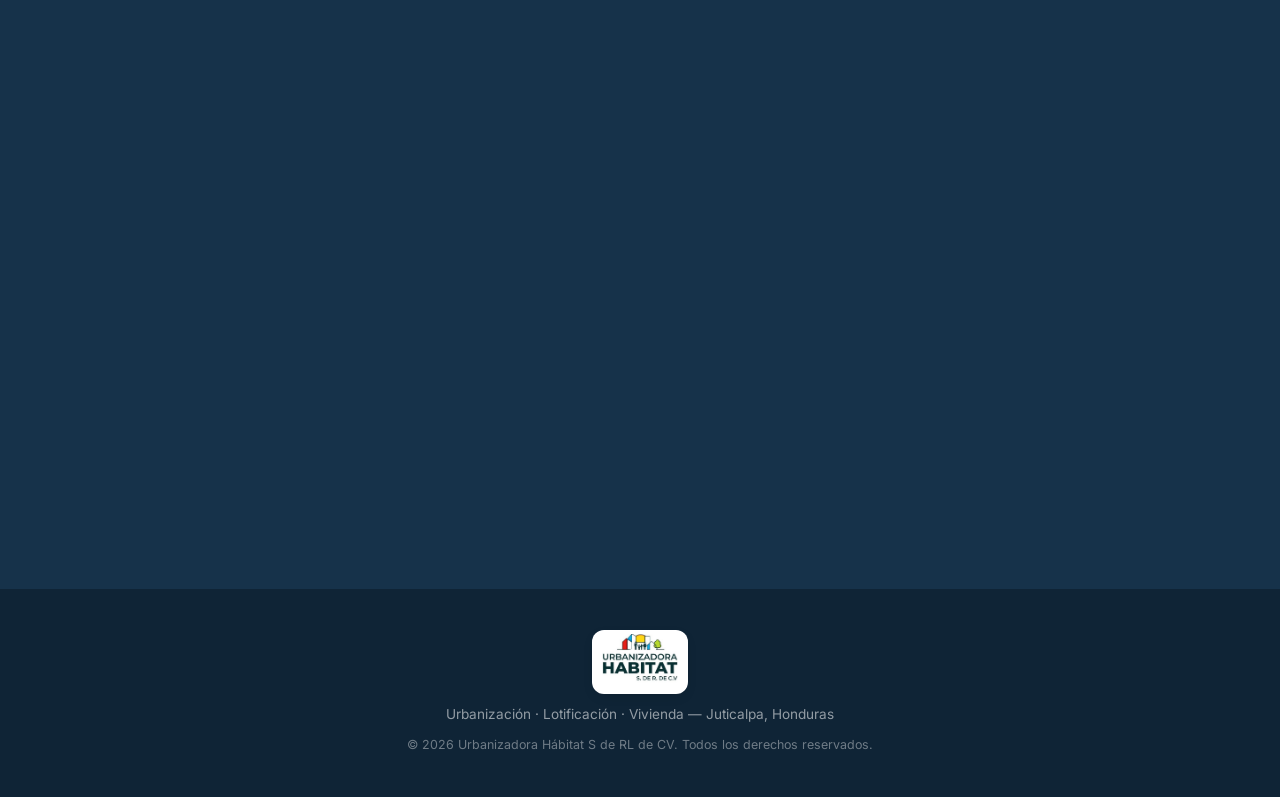
==== commit dcf9d5c1: "Add news banner for rotonda 2da etapa Co-Authored-By: Claude Opus 4.6 <noreply@anthropic.com>" ====
--- a/index.html
+++ b/index.html
@@ -18,6 +18,14 @@
   <button class="lightbox-nav lightbox-prev" aria-label="Anterior">&#10094;</button>
   <img src="" alt="" class="lightbox-img">
   <button class="lightbox-nav lightbox-next" aria-label="Siguiente">&#10095;</button>
+</div>
+
+<div class="news-bar">
+  <div class="container news-bar-inner">
+    <span class="news-badge">Nuevo</span>
+    <p><strong>Rotonda de la 2da Etapa inaugurada</strong> — Senderos, bancas, luminarias y áreas verdes ya terminadas.&nbsp;<a href="#galeria">Ver fotos &rarr;</a></p>
+    <button class="news-close" aria-label="Cerrar">&times;</button>
+  </div>
 </div>
 
 <header class="site-header" id="siteHeader">
--- a/assets/css/style.css
+++ b/assets/css/style.css
@@ -53,6 +53,29 @@
 .btn-outline-light:hover{ background:rgba(255,255,255,.1); }
 .btn-block{ width:100%; }
 .btn-sm{ padding:.6em 1.1em; font-size:.85rem; }
+
+/* ===== News Bar ===== */
+.news-bar{
+  background:var(--navy); color:#fff; font-size:.88rem; padding:.55em 0;
+  position:relative; z-index:110;
+}
+.news-bar-inner{
+  display:flex; align-items:center; gap:.75em; justify-content:center; flex-wrap:wrap;
+}
+.news-bar p{ margin:0; color:rgba(255,255,255,.9); }
+.news-bar p a{ color:var(--green); font-weight:600; text-decoration:underline; text-underline-offset:2px; }
+.news-bar p a:hover{ color:var(--green-light); }
+.news-badge{
+  background:var(--green); color:#fff; font-size:.7rem; font-weight:700;
+  text-transform:uppercase; letter-spacing:.06em; padding:.2em .65em; border-radius:999px;
+  flex-shrink:0;
+}
+.news-close{
+  background:none; border:none; color:rgba(255,255,255,.6); font-size:1.15rem;
+  cursor:pointer; padding:0 .25em; line-height:1; margin-left:.5em;
+}
+.news-close:hover{ color:#fff; }
+.news-bar.hidden{ display:none; }
 
 /* ===== Header ===== */
 .site-header{
